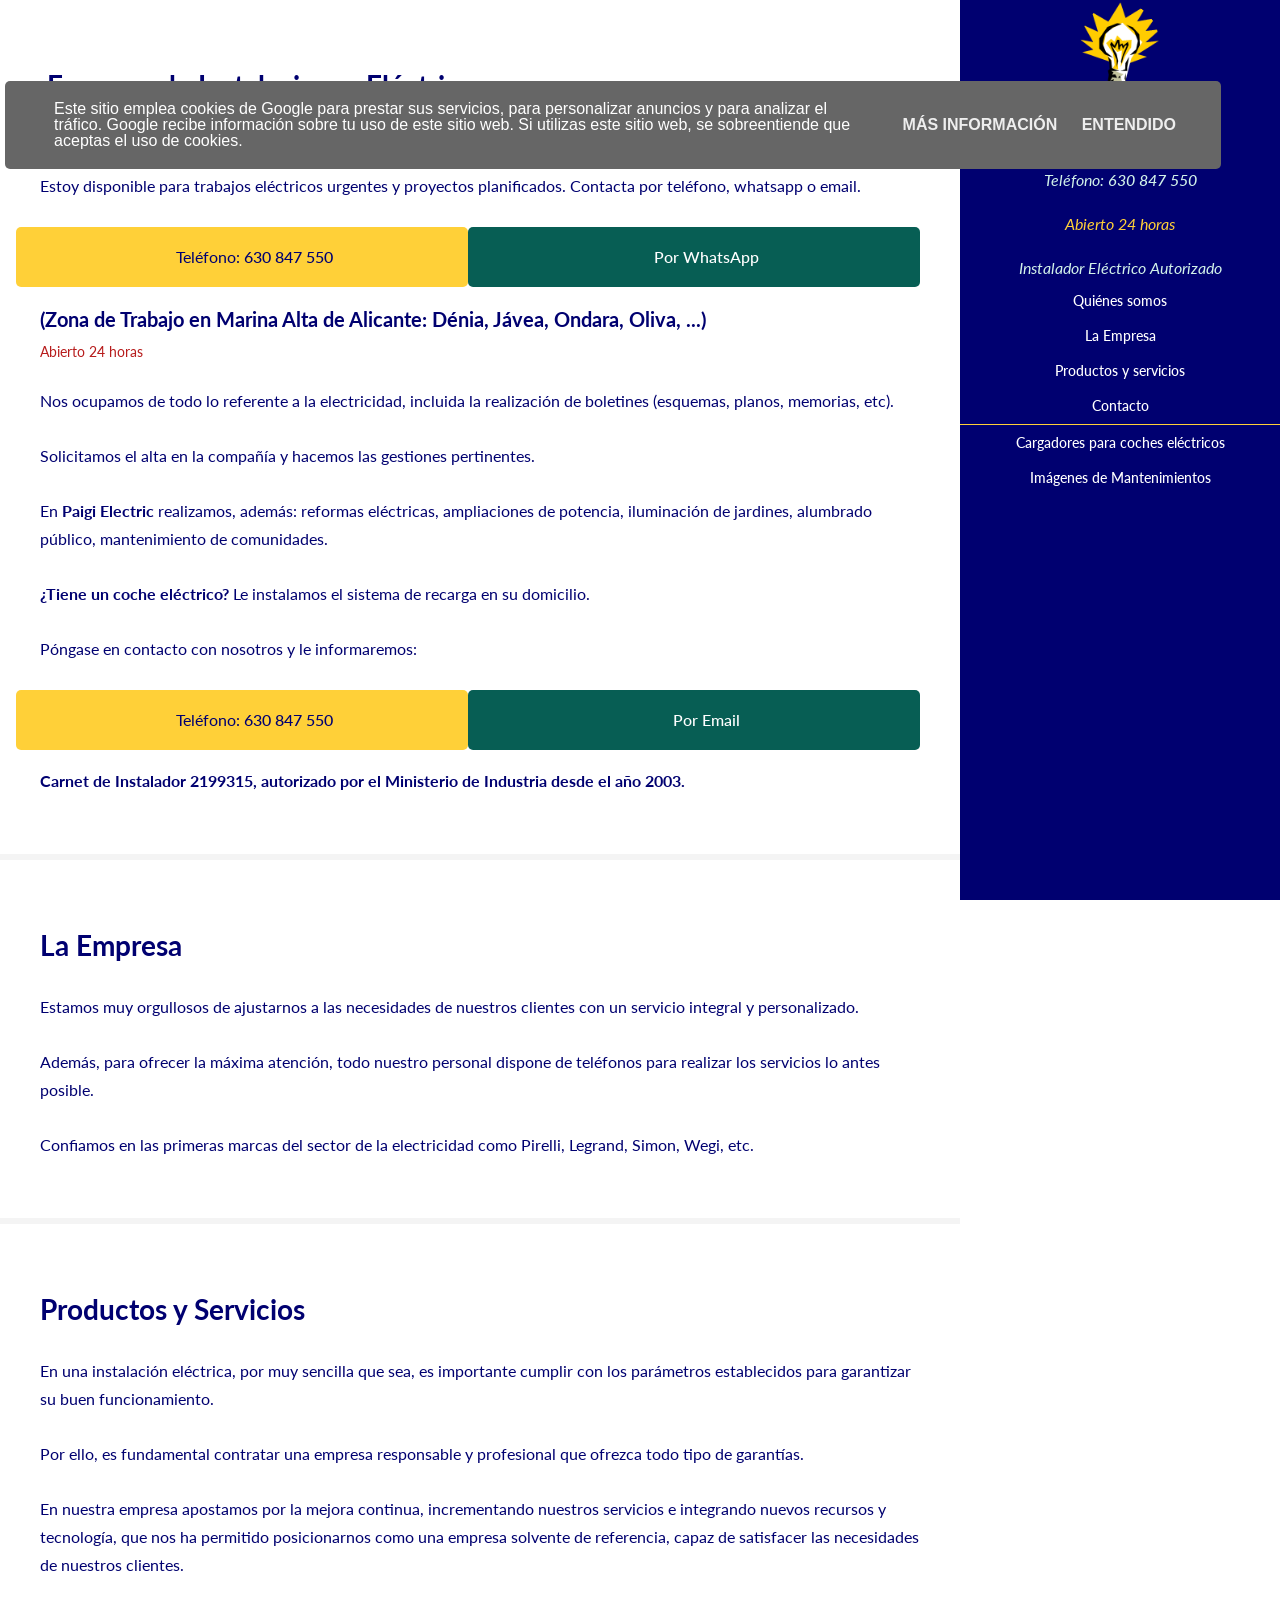
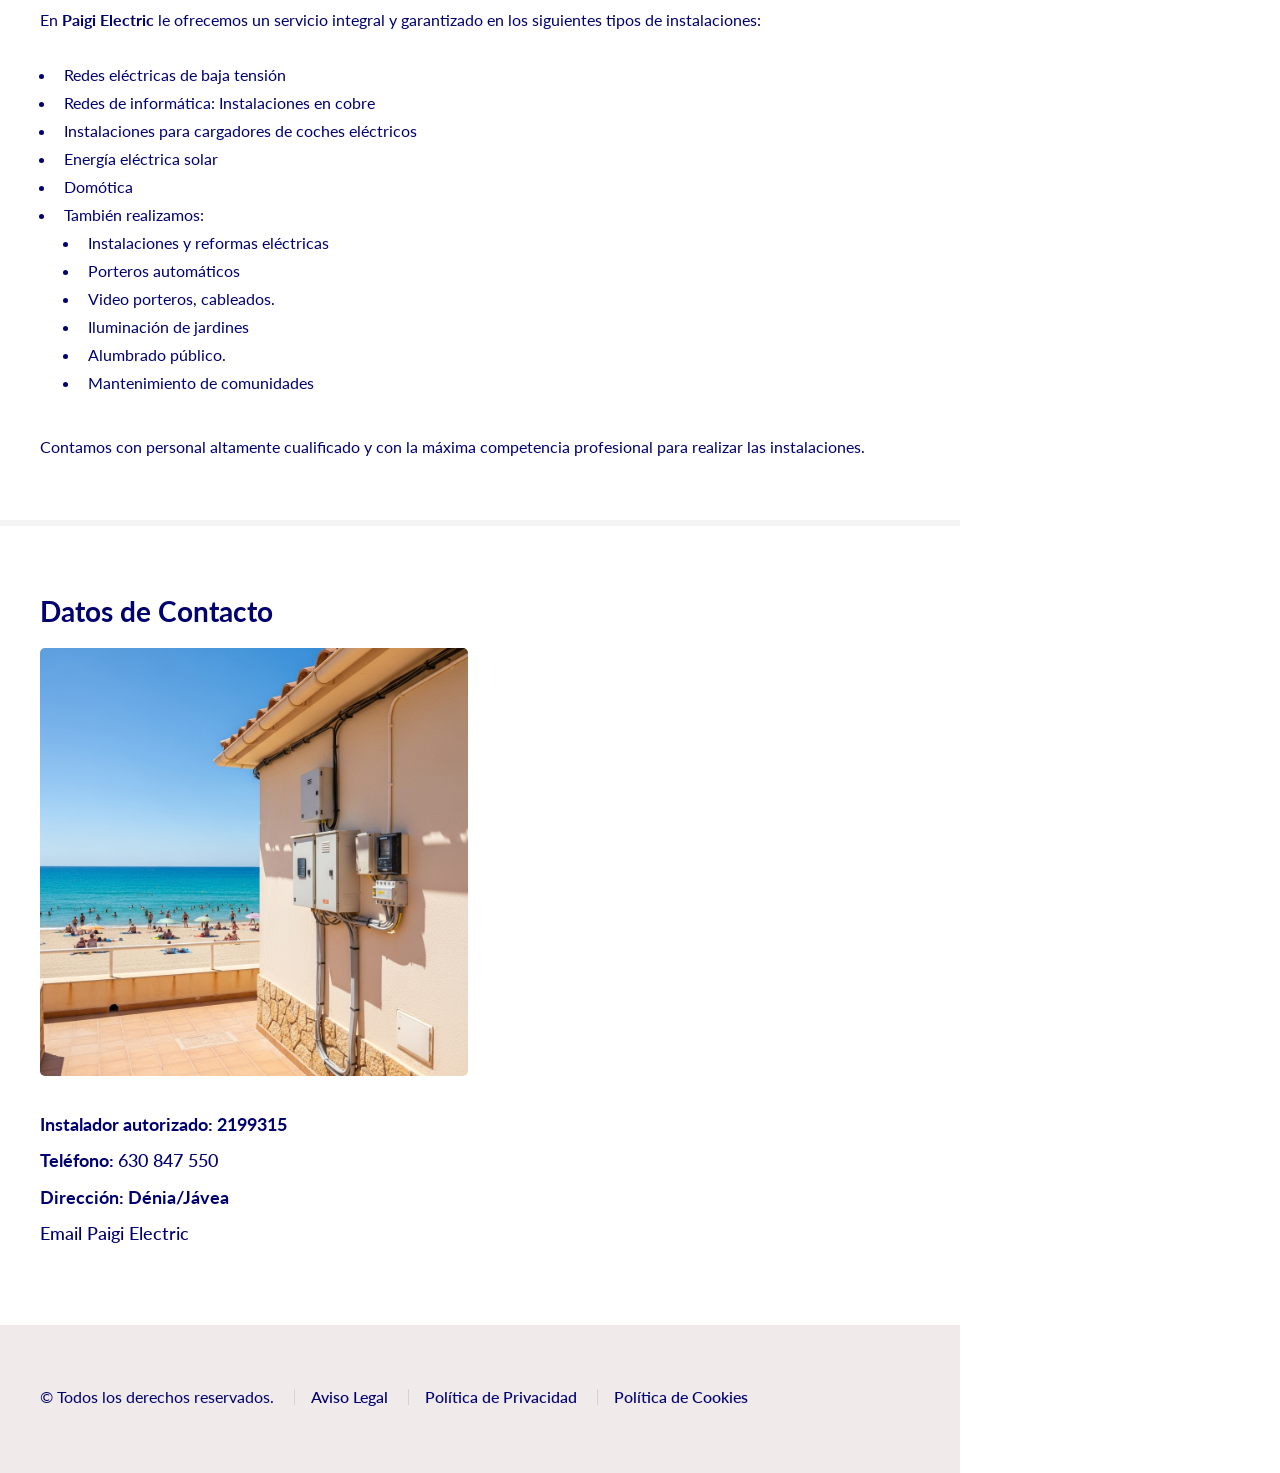
==== index.html @ 8abf25c9 "Imágenes generadas por IA Cambio imagen contacto" ====
<!DOCTYPE HTML>
<!--	Read Only by HTML5 UP	html5up.net | @n33co	Free for personal and commercial use under the CCA 3.0 license (html5up.net/license)-->
<html>	
<head>
	<!-- Google tag (gtag.js) -->
	 <!--
	<script async src="https://www.googletagmanager.com/gtag/js?id=G-XSMY69BLLJ"></script>
	<script>
	  window.dataLayer = window.dataLayer || [];
	  function gtag(){dataLayer.push(arguments);}
	  gtag('js', new Date());

	  gtag('config', 'G-XSMY69BLLJ');
	</script>
	-->

<!-- Google Tag Manager -->
<script>(function(w,d,s,l,i){w[l]=w[l]||[];w[l].push({'gtm.start':
	new Date().getTime(),event:'gtm.js'});var f=d.getElementsByTagName(s)[0],
	j=d.createElement(s),dl=l!='dataLayer'?'&l='+l:'';j.async=true;j.src=
	'https://www.googletagmanager.com/gtm.js?id='+i+dl;f.parentNode.insertBefore(j,f);
	})(window,document,'script','dataLayer','GTM-WM8959N');</script>
	<!-- End Google Tag Manager -->

	<title>Paigi Electric - Electricista en Dénia y Jávea | Instalaciones y Boletines</title>

	<link rel="apple-touch-icon" sizes="57x57" href="images/icons/apple-icon-57x57.png">
	<link rel="apple-touch-icon" sizes="60x60" href="images/icons/apple-icon-60x60.png">
	<link rel="apple-touch-icon" sizes="72x72" href="images/icons/apple-icon-72x72.png">
	<link rel="apple-touch-icon" sizes="76x76" href="images/icons/apple-icon-76x76.png">
	<link rel="apple-touch-icon" sizes="114x114" href="images/icons/apple-icon-114x114.png">
	<link rel="apple-touch-icon" sizes="120x120" href="images/icons/apple-icon-120x120.png">
	<link rel="apple-touch-icon" sizes="144x144" href="images/icons/apple-icon-144x144.png">
	<link rel="apple-touch-icon" sizes="152x152" href="images/icons/apple-icon-152x152.png">
	<link rel="apple-touch-icon" sizes="180x180" href="images/icons/apple-icon-180x180.png">
	<link rel="icon" type="image/png" sizes="192x192" href="images/icons/android-icon-192x192.png">
	<link rel="icon" type="image/png" sizes="32x32" href="images/icons/favicon-32x32.png">
	<link rel="icon" type="image/png" sizes="96x96" href="images/icons/favicon-96x96.png">
	<link rel="icon" type="image/png" sizes="16x16" href="images/icons/favicon-16x16.png">
	<link rel="manifest" href="images/icons/manifest.json">
	<meta name="msapplication-TileColor" content="#ffffff">
	<meta name="msapplication-TileImage" content="images/icons/ms-icon-144x144.png">
	<meta name="theme-color" content="#ffffff">

	<meta charset="utf-8" />		
	<meta name="viewport" content="width=device-width, initial-scale=1" />

	<meta itemprop="name" content="Paigi Electric - Electricistas en Dénia">
	<meta itemprop="description" content="Instalaciones eléctricas en Dénia, Jávea y Óndara. Electricista autorizado, boletines eléctricos, reformas, cargadores de coche eléctrico, instalaciones eléctricas, iluminación de jardines y más">
	<meta name="keywords" content="electricista Dénia, boletines eléctricos Dénia, instalación cargadores coche eléctrico Dénia, reformas eléctricas Jávea, mantenimiento comunidades eléctricas Dénia, iluminación de jardines, electricistas Alicante, instalaciones eléctricas Dénia">

	<meta property="og:title" content="Electricista en Dénia, Jávea y alrededores - Paigi Electric" />
	<meta property="og:description" content="Instalaciones eléctricas, reformas, cargadores para coches eléctricos. Teléfono 630 847 550." />
	<meta property="og:image" content="https://paigielectric.es/images/logo-paigi.png" />
	<meta property="og:url" content="https://paigielectric.es/" />
	<link rel="canonical" href="https://paigielectric.es/" />
	  
	
	<!--[if lte IE 8]><script src="assets/js/ie/html5shiv.js"></script><![endif]-->		
	<link rel="stylesheet" href="assets/css/main.css" />		
	<!--[if lte IE 8]><link rel="stylesheet" href="assets/css/ie8.css" /><![endif]-->
	
	<script type="text/javascript">		  function inicializar_mapa() {			var mapOptions = {			  center: new google.maps.LatLng(37.774807, -3.795573),			  zoom: 10,			  mapTypeId: google.maps.MapTypeId.ROADMAP			};			var map = new google.maps.Map(document.getElementById("mapa_div"),				mapOptions);		  }		
	</script>		
	<style type="text/css">			#mapa_div { height: 100% }		</style>			
		
		<script>
		setTimeout(function() {	
			var cookieConsent = localStorage.getItem('cookieConsent');
			if (cookieConsent === 'false' || cookieConsent === null) {
				showcookieConsent();
			}
		}, 100);
		function showcookieConsent() {
			var cookieChoiceElement = document.getElementById('cookieChoiceInfo');
			cookieChoiceElement.style.display = 'block';
		}
		function _removeCookieConsent() {
		  var cookieChoiceElement = document.getElementById('cookieChoiceInfo');
		  if (cookieChoiceElement != null) {
			cookieChoiceElement.parentNode.removeChild(cookieChoiceElement);
		  }
		  localStorage.setItem('cookieConsent', 'true');
		}
		</script>
	
	<script type="application/ld+json">
		{
			"@context": "https://schema.org",
			"@type": "LocalBusiness",
			"name": "Paigi Electric",
			"image": "http://paigielectric.es/images/logo-paigi.png",
			"address": {
			  "@type": "PostalAddress",
			  "addressLocality": "Dénia",
			  "addressRegion": "Alicante",
			  "addressCountry": "ES"
			  "postalCode": "03700"
			},
			"telephone": "+34 630 847 550",
			"areaServed": ["Dénia", "Jávea", "Ondara", "Oliva"],
			"url": "http://paigielectric.es",
			"description": "Electricista autorizado en Dénia, Jávea, Ondara y Oliva. Especialistas en instalaciones, reformas eléctricas y boletines.",
			"openingHours": "Mo-Su 00:00-23:59",
			"geo": {
			  "@type": "GeoCoordinates",
			  "latitude": 38.8400,
			  "longitude": 0.1057
			},
			"sameAs": [
			  "https://wa.me/34630847550",
			  "mailto:paigielectric@gmail.com"
			]  
		  }
		</script>	
	</head>	
	<body>
<!-- Google Tag Manager (noscript) -->
<noscript><iframe src="https://www.googletagmanager.com/ns.html?id=GTM-WM8959N"
	height="0" width="0" style="display:none;visibility:hidden"></iframe></noscript>
	<!-- End Google Tag Manager (noscript) -->
	
			<div id="cookieChoiceInfo" class="cookie-choices-info singleton-element">
				<div class="cookie-choices-inner">
					<span class="cookie-choices-text">Este sitio emplea cookies de Google para prestar sus servicios, para personalizar anuncios y para analizar el tráfico. 
					Google recibe información sobre tu uso de este sitio web. Si utilizas este sitio web, se sobreentiende que aceptas el uso de cookies.</span>
					<span class="cookie-choices-buttons">
						<a href="https://policies.google.com/technologies/cookies?hl=es" target="_blank" class="cookie-choices-button">Más información</a>
						<a href="javascript: _removeCookieConsent()" class="cookie-choices-button">Entendido</a>
					</span>
				</div>
			</div>	
	
	<!-- Header -->
	<section id="header">
		<header>
			<span class="image avatar">
				<a href="http://paigielectric.es/" title="Paigi Electric"><img src="images/logo-paigi.png" alt="Paigi Electric" title="Paigi Electric"/></a>
			</span>
			<h1 id="logo"><a href="http://paigielectric.es/" class="title" title="Paigi Electric">Paigi Electric</a></h1>
			<p>Teléfono: <a href="tel:630847550" title="Contacta por Teléfono con Paigi Electric">630 847 550</a></p>
			<p><span class="warning">Abierto 24 horas</span></p>
			<span class="icon solid fa-plug"></span>
			<p>Instalador Eléctrico Autorizado</p>
		</header>				
		<nav id="nav">					
			<ul>						
				<li><a href="#quienessomos" title="Quienes somos">Quiénes somos</a></li>
				<li><a href="#laempresa" title="La Empresa">La Empresa</a></li>
				<li><a href="#productos" title="Productos y servicios">Productos y servicios</a></li>
				<li><a href="#contacto" title="Contacto">Contacto</a></li>
				<li class="border-top"><a href="http://paigielectric.es/cargadores.html" title="Cargadores para coches eléctricos">Cargadores para coches eléctricos</a></li>
				<li><a href="http://paigielectric.es/imagenes.html" title="Imágenes de Mantenimientos">Imágenes de Mantenimientos</a></li>

			</ul>				
		</nav>
	</section>		
	<!-- Wrapper -->			
	<div id="wrapper">				
		<!-- Main -->					
		<div id="main">						
			<!-- One -->
			<section id="quienessomos">
				<div class="container">
					<header class="major">

<h3><span class="icon solid fa-plug"></span>&nbsp;Empresa de Instalaciones Eléctricas</h3>

<p style="font-weight: bold;">SOLICITE PRESUPUESTO SIN COMPROMISO:</p>
<p>Estoy disponible para trabajos eléctricos urgentes y proyectos planificados. Contacta por teléfono, whatsapp o email.</p>
<div class="row" style="margin-bottom: 1rem;">
	<div class="w-50 box-telefono">
		<span class="telefono">Teléfono:&nbsp;<a href="tel:630847550" title="Contacta por Teléfono con Paigi Electric">630 847 550</a></span>
	</div>
	<div class="w-50 box-whatsapp">
		<span class="whatsapp"><a href="https://wa.me/34630847550" target="_blank" title="Contacta por WhatsApp con Paigi Electric">Por WhatsApp</a></span>
	</div>
</div>
<h4>(Zona de Trabajo en Marina Alta de Alicante: Dénia, Jávea, Ondara, Oliva, ...)</h4>
<p><span style="color: #B71C1C;">Abierto 24 horas</span></p>

<p>Nos ocupamos de todo lo referente a la electricidad, incluida la realización de boletines (esquemas, planos, memorias, etc).</p>
<p>Solicitamos el alta en la compañía y hacemos las gestiones pertinentes.</p>
<p>En <strong>Paigi Electric</strong> realizamos, además: reformas eléctricas, ampliaciones de potencia, iluminación  de jardines, alumbrado público, mantenimiento de comunidades.</p>

<p><strong>¿Tiene un coche eléctrico?</strong> Le instalamos el sistema de recarga en su domicilio.</p>
<p>Póngase en contacto con nosotros y le informaremos:</br>

<div class="row" style="margin-bottom: 1rem;">
	<div class="w-50 box-telefono">
		<span class="telefono">Teléfono:&nbsp;<a href="tel:630847550" title="Contacta por Teléfono con Paigi Electric">630 847 550</a></span>
	</div>
	<div class="w-50 box-whatsapp">
		<span class="whatsapp"><a href="mailto:paigielectric@gmail.com" title="Contacta por Email con Paigi Electric" target="_blank">Por Email</a></span>
	</div>
</div>

<p><strong>Carnet de Instalador 2199315, autorizado por el Ministerio de Industria desde el año 2003.</strong></p>
						
						<div id="mapa_div" style="width:100%; height:100%"></div>
					</header>								
				</div>							
			</section>
			<!-- Three --> <!-- La Empresa-->
			<section id="laempresa">								
				<div class="container">	
					<h3>La Empresa</h3>
					<header class="major">										
						<p>
<p>Estamos muy orgullosos de ajustarnos a las necesidades de nuestros clientes con un servicio integral y personalizado.</p>
<p>Además, para ofrecer la máxima atención, todo nuestro personal dispone de teléfonos para realizar los servicios lo antes posible.</p>
<p>Confiamos en las primeras marcas del sector de la electricidad como Pirelli, Legrand, Simon, Wegi, etc.</p>
						</p>
					</header>								
				</div>							
			</section>
			<!-- Four --> <!-- Productos y servicios -->
			<section id="productos">
				<div class="container">
					<h3>Productos y Servicios</h3>				
					<header class="major">										
						<p>
<p>En una instalación eléctrica, por muy sencilla que sea, es importante cumplir con los parámetros establecidos para garantizar su buen funcionamiento.</p>
<p>Por ello, es fundamental contratar una empresa responsable y profesional que ofrezca todo tipo de garantías.</p>
<p>En nuestra empresa apostamos por la mejora continua, incrementando nuestros servicios e integrando nuevos recursos y tecnología, que nos ha permitido posicionarnos como una empresa solvente de referencia, 
capaz de satisfacer las necesidades de nuestros clientes.</p>
<p>En <strong>Paigi Electric</strong> le ofrecemos un servicio integral y garantizado en los siguientes tipos de instalaciones:</p>
<ul>
	<li>Redes eléctricas de baja tensión</li>
	<li>Redes de informática: Instalaciones en cobre</li>
	<li>Instalaciones para cargadores de coches eléctricos</li>
	<li>Energía eléctrica solar</li>
	<li>Domótica</li>
	<li>También realizamos:
		<ul>
			<li>Instalaciones y reformas eléctricas</li>
			<li>Porteros automáticos</li>
			<li>Video porteros, cableados.</li>
			<li>Iluminación de jardines</li>
			<li>Alumbrado público.</li>
			<li>Mantenimiento de comunidades</li>
		</ul>
	</li>
</ul>

<p>Contamos con personal altamente cualificado y con la máxima competencia profesional para realizar las instalaciones.</p>
					</header>								
				</div>							
			</section>			
			<!-- Six -->
			<section id="contacto">
				<div class="container">
					<h3>Datos de Contacto</h3>
					<div class="features">
						<article>
							<span class="image"><img class="w-50" src="images/gen-03.jpg" Title="Paigi Electric" alt="Paigi Electric" /></span>
							<div class="inner">
								<p>
									<h2>Instalador autorizado: 2199315</h2>
									<h2>Teléfono: <a href="tel:630847550">630 847 550</a></h2>
									<h2>Dirección: Dénia/Jávea</h2>
									<h2><a href="mailto:paigielectric@gmail.com" title="Email Paigi Electric" target="_blank">Email Paigi Electric</a></h2>
								</p>
							</div>
						</article>
					</div>
				</div>
			</section>
		</div>
		<!-- Footer -->
		<section id="footer">
			<div class="container">
				<ul class="copyright">
					<li>&copy; Todos los derechos reservados.</li>
					<li><a href="http://paigielectric.es/assets/docs/20200320_CLU11_AVISO_LEGAL.pdf" target="_blank" title="Aviso Legal">Aviso Legal</a></li>
					<li><a href="http://paigielectric.es/assets/docs/20200320_CLU15_POLITICA_DE_PRIVACIDAD.pdf" target="_blank" title="Pol&iacute;tica de Privacidad">Pol&iacute;tica de Privacidad</a></li>
					<li><a href="http://paigielectric.es/assets/docs/20200320_POLÍTICA_DE_COOKIES.pdf" target="_blank" title="Pol&iacute;tica de Cookies">Pol&iacute;tica de Cookies</a></li>
				</ul>
			</div>
		</section>
	</div>
	<!-- Scripts -->
	<script src="assets/js/jquery.min.js"></script>
	<script src="assets/js/jquery.scrollzer.min.js"></script>
	<script src="assets/js/jquery.scrolly.min.js"></script>
	<script src="assets/js/skel.min.js"></script>
	<script src="assets/js/util.js"></script>
	<!--[if lte IE 8]><script src="assets/js/ie/respond.min.js"></script><![endif]-->
	<script src="assets/js/main.js"></script>	
	
	</body>
</html>
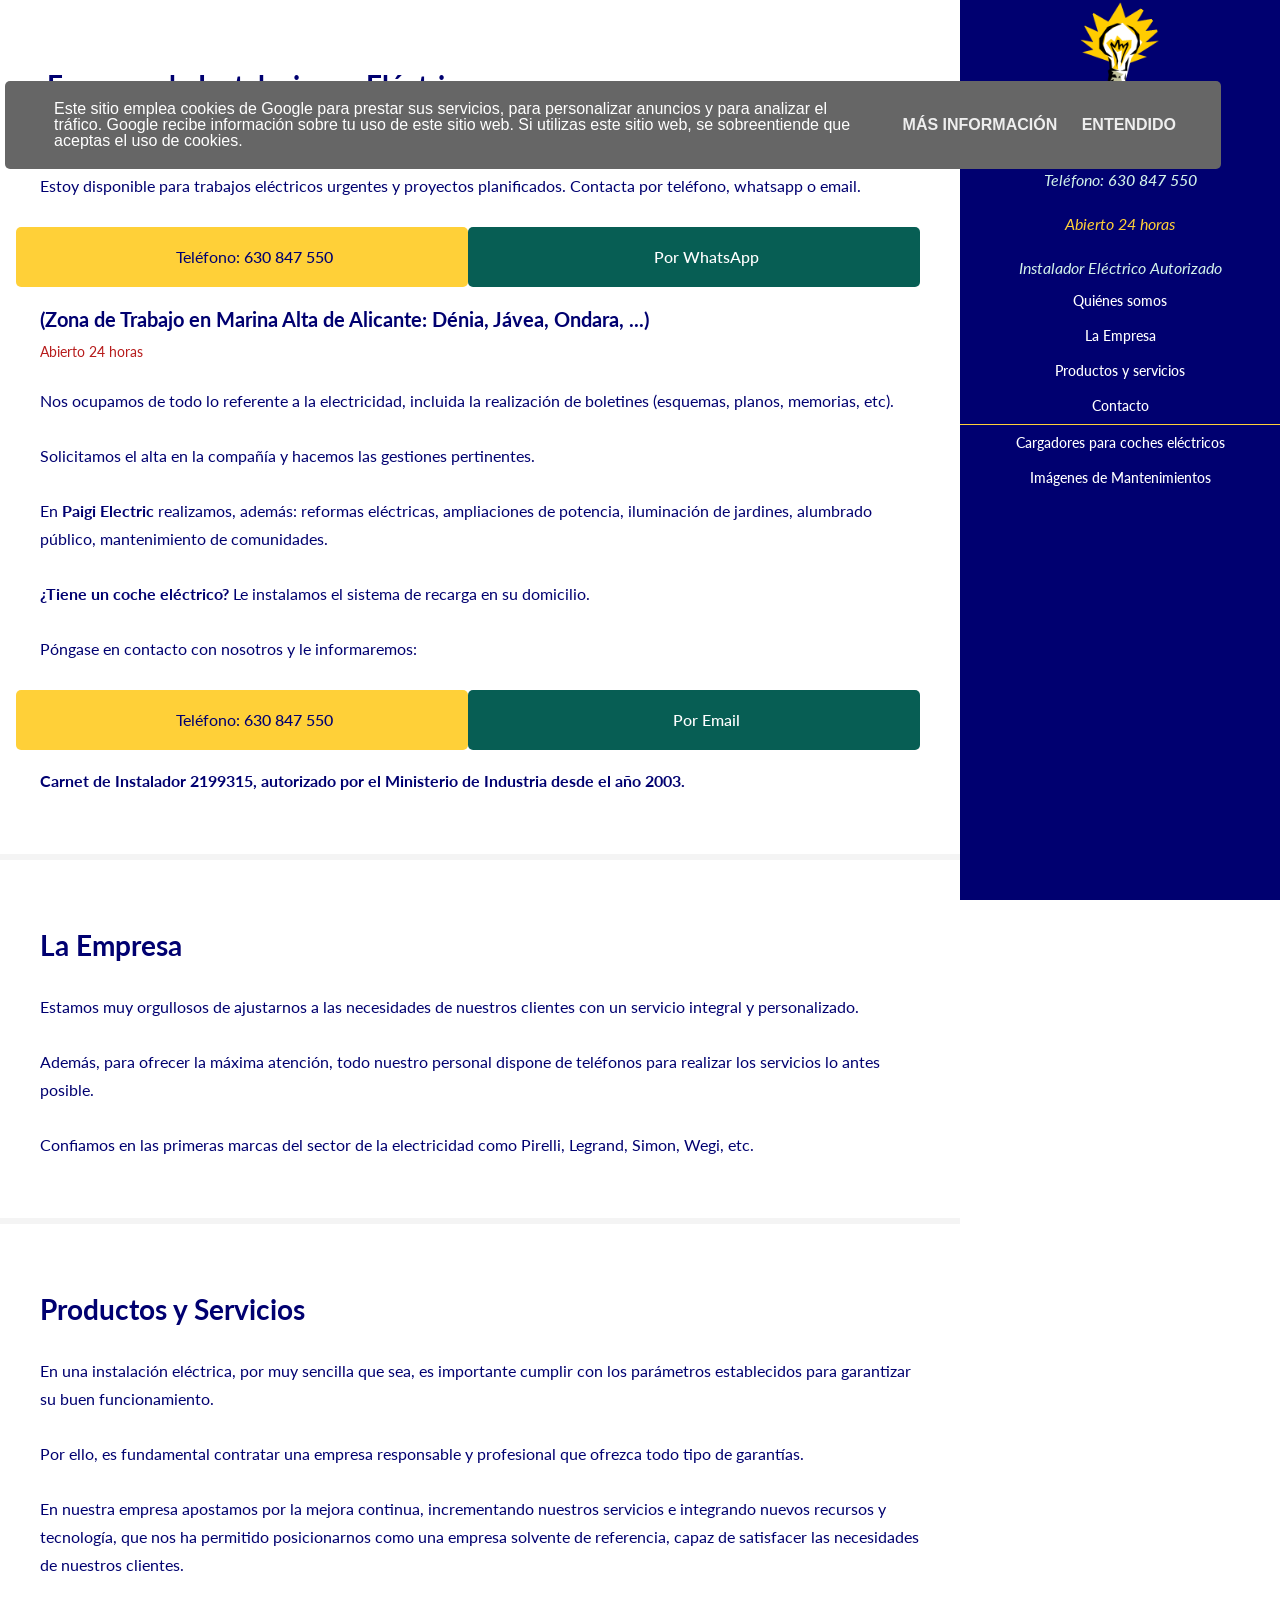
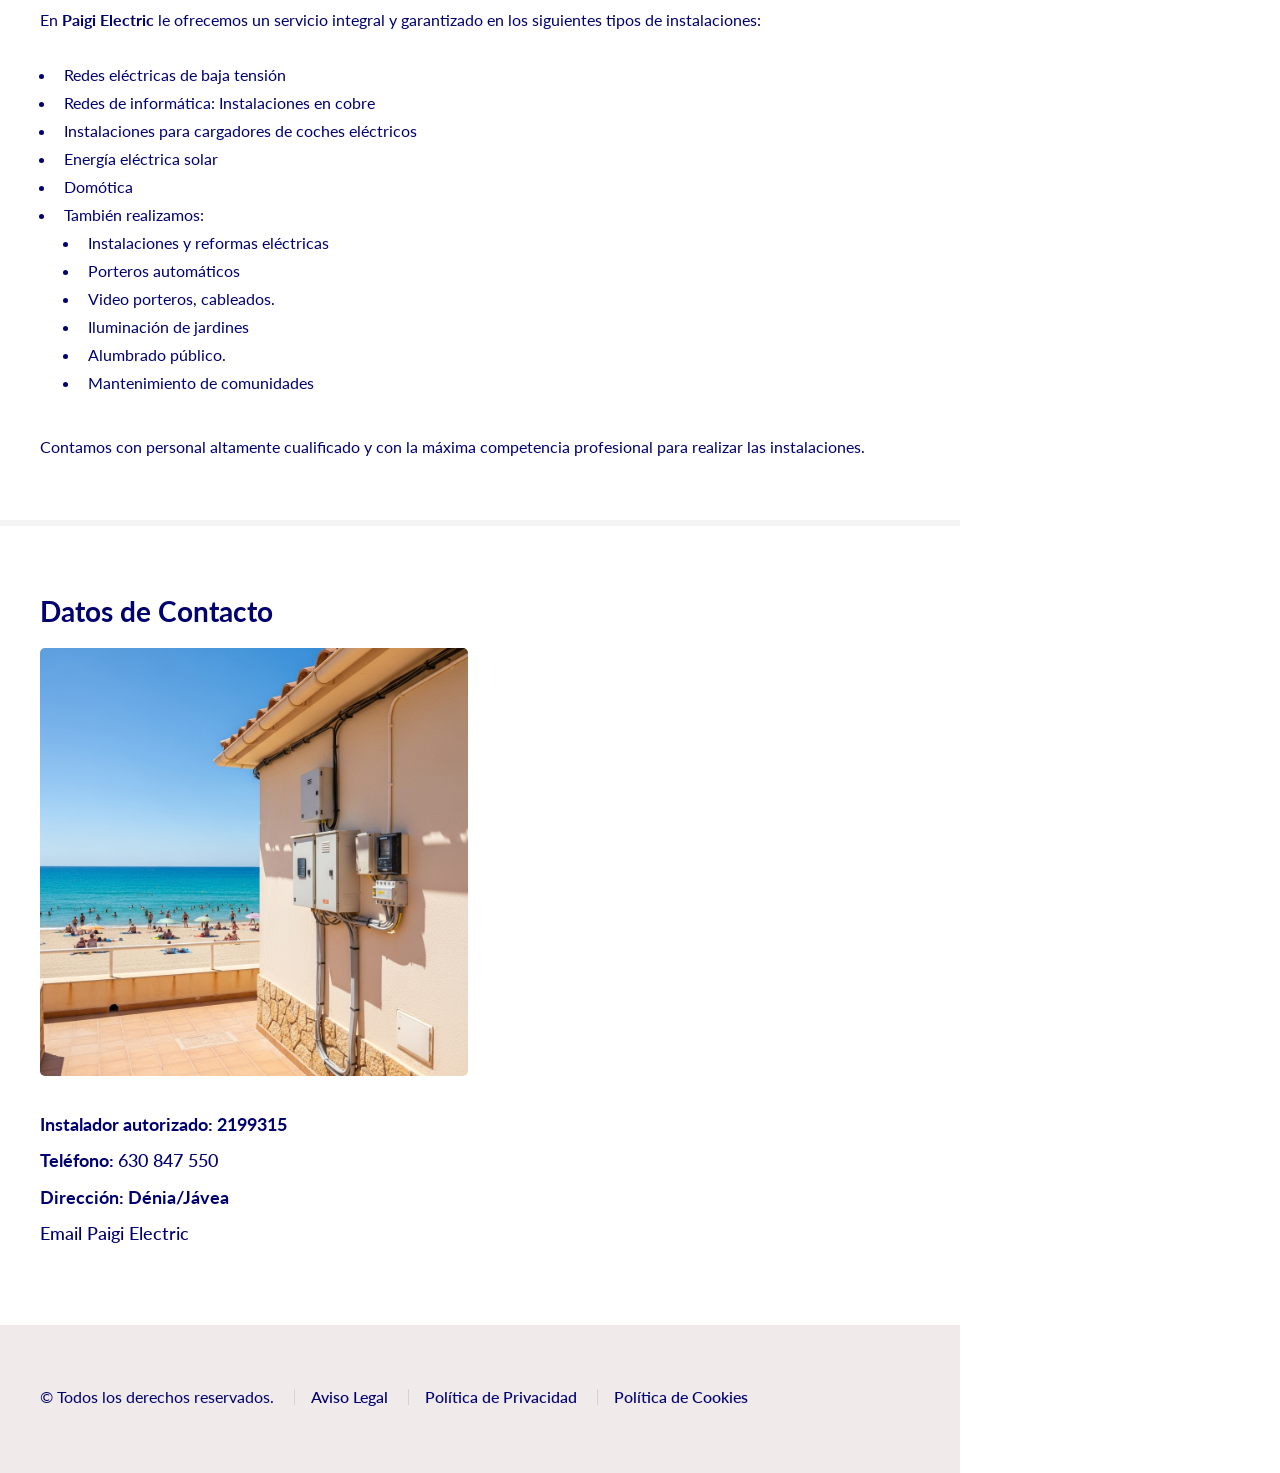
==== commit 15a806e6: "Eliminar Ondara Eliminar Ondara" ====
--- a/index.html
+++ b/index.html
@@ -98,9 +98,9 @@
 			  "postalCode": "03700"
 			},
 			"telephone": "+34 630 847 550",
-			"areaServed": ["Dénia", "Jávea", "Ondara", "Oliva"],
+			"areaServed": ["Dénia", "Jávea", "Ondara"],
 			"url": "http://paigielectric.es",
-			"description": "Electricista autorizado en Dénia, Jávea, Ondara y Oliva. Especialistas en instalaciones, reformas eléctricas y boletines.",
+			"description": "Electricista autorizado en Dénia, Jávea, Ondara, .... Especialistas en instalaciones, reformas eléctricas y boletines.",
 			"openingHours": "Mo-Su 00:00-23:59",
 			"geo": {
 			  "@type": "GeoCoordinates",
@@ -176,7 +176,7 @@
 		<span class="whatsapp"><a href="https://wa.me/34630847550" target="_blank" title="Contacta por WhatsApp con Paigi Electric">Por WhatsApp</a></span>
 	</div>
 </div>
-<h4>(Zona de Trabajo en Marina Alta de Alicante: Dénia, Jávea, Ondara, Oliva, ...)</h4>
+<h4>(Zona de Trabajo en Marina Alta de Alicante: Dénia, Jávea, Ondara, ...)</h4>
 <p><span style="color: #B71C1C;">Abierto 24 horas</span></p>
 
 <p>Nos ocupamos de todo lo referente a la electricidad, incluida la realización de boletines (esquemas, planos, memorias, etc).</p>
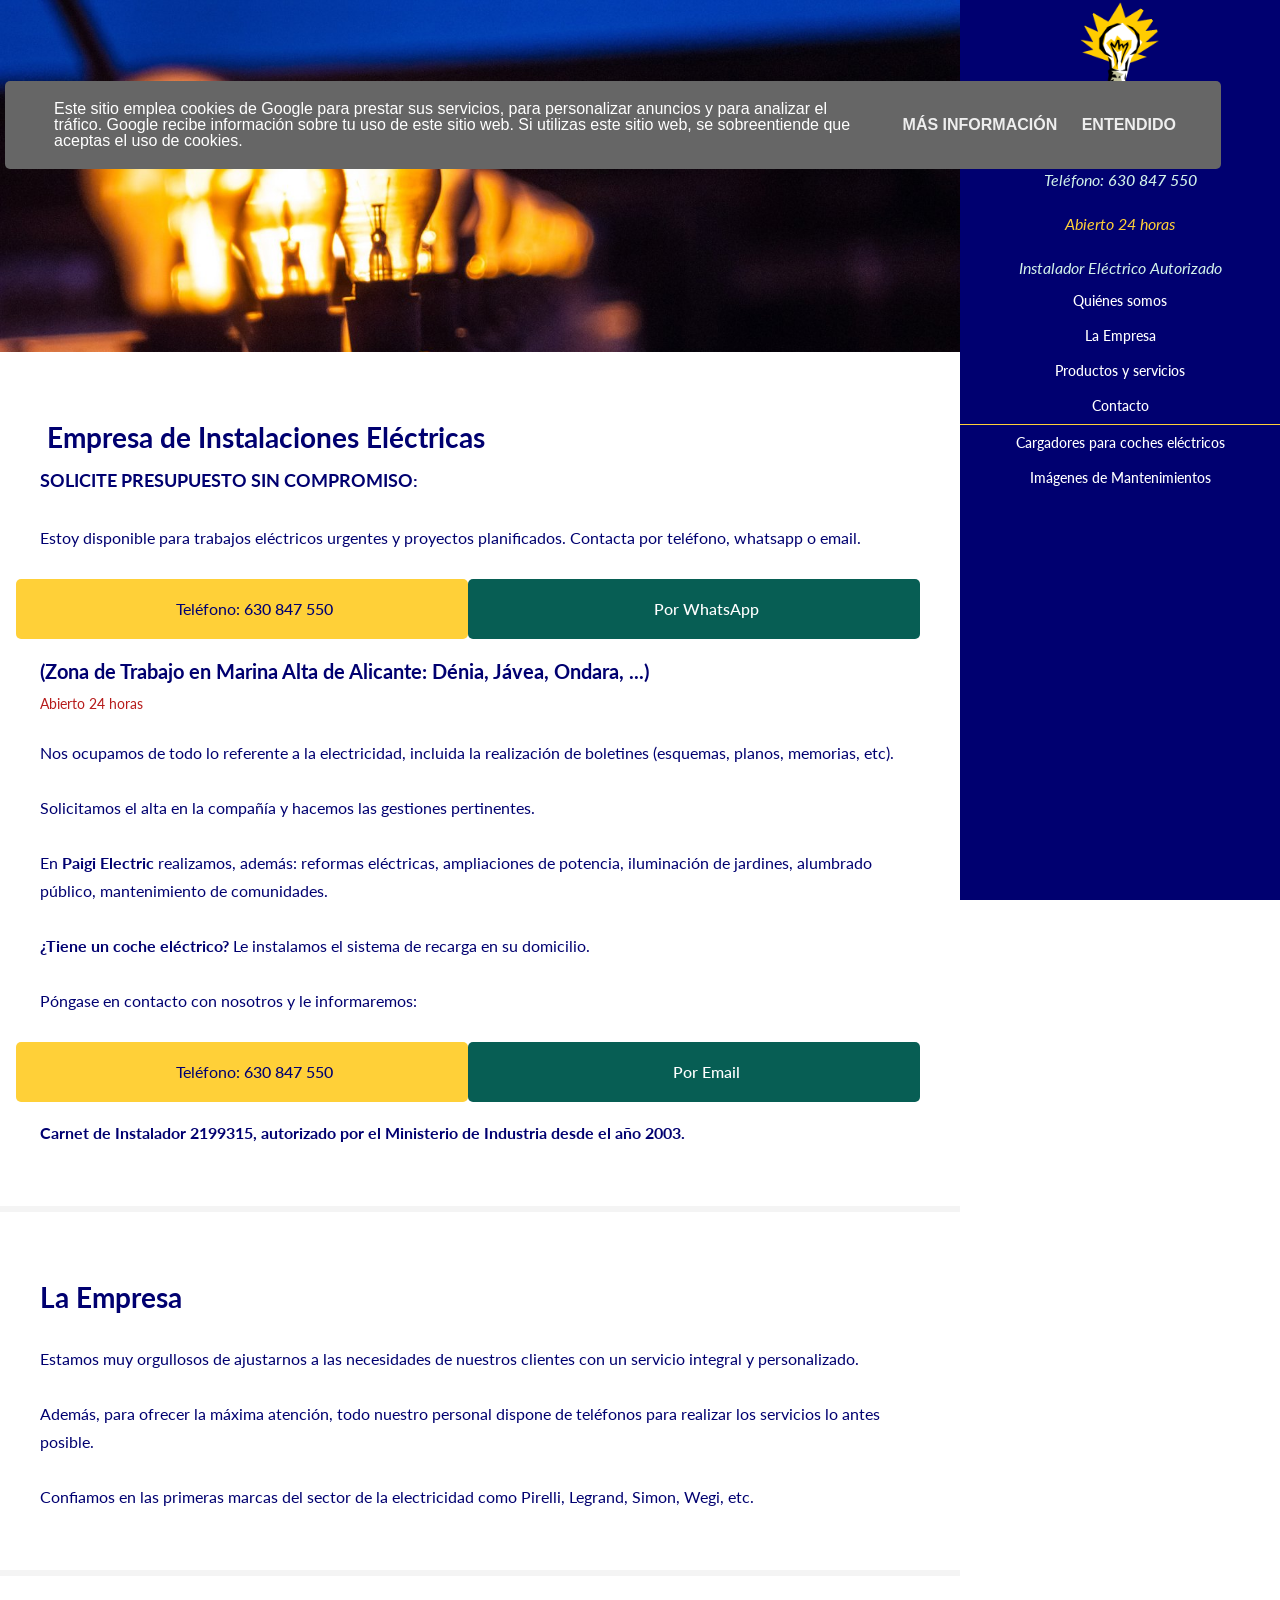
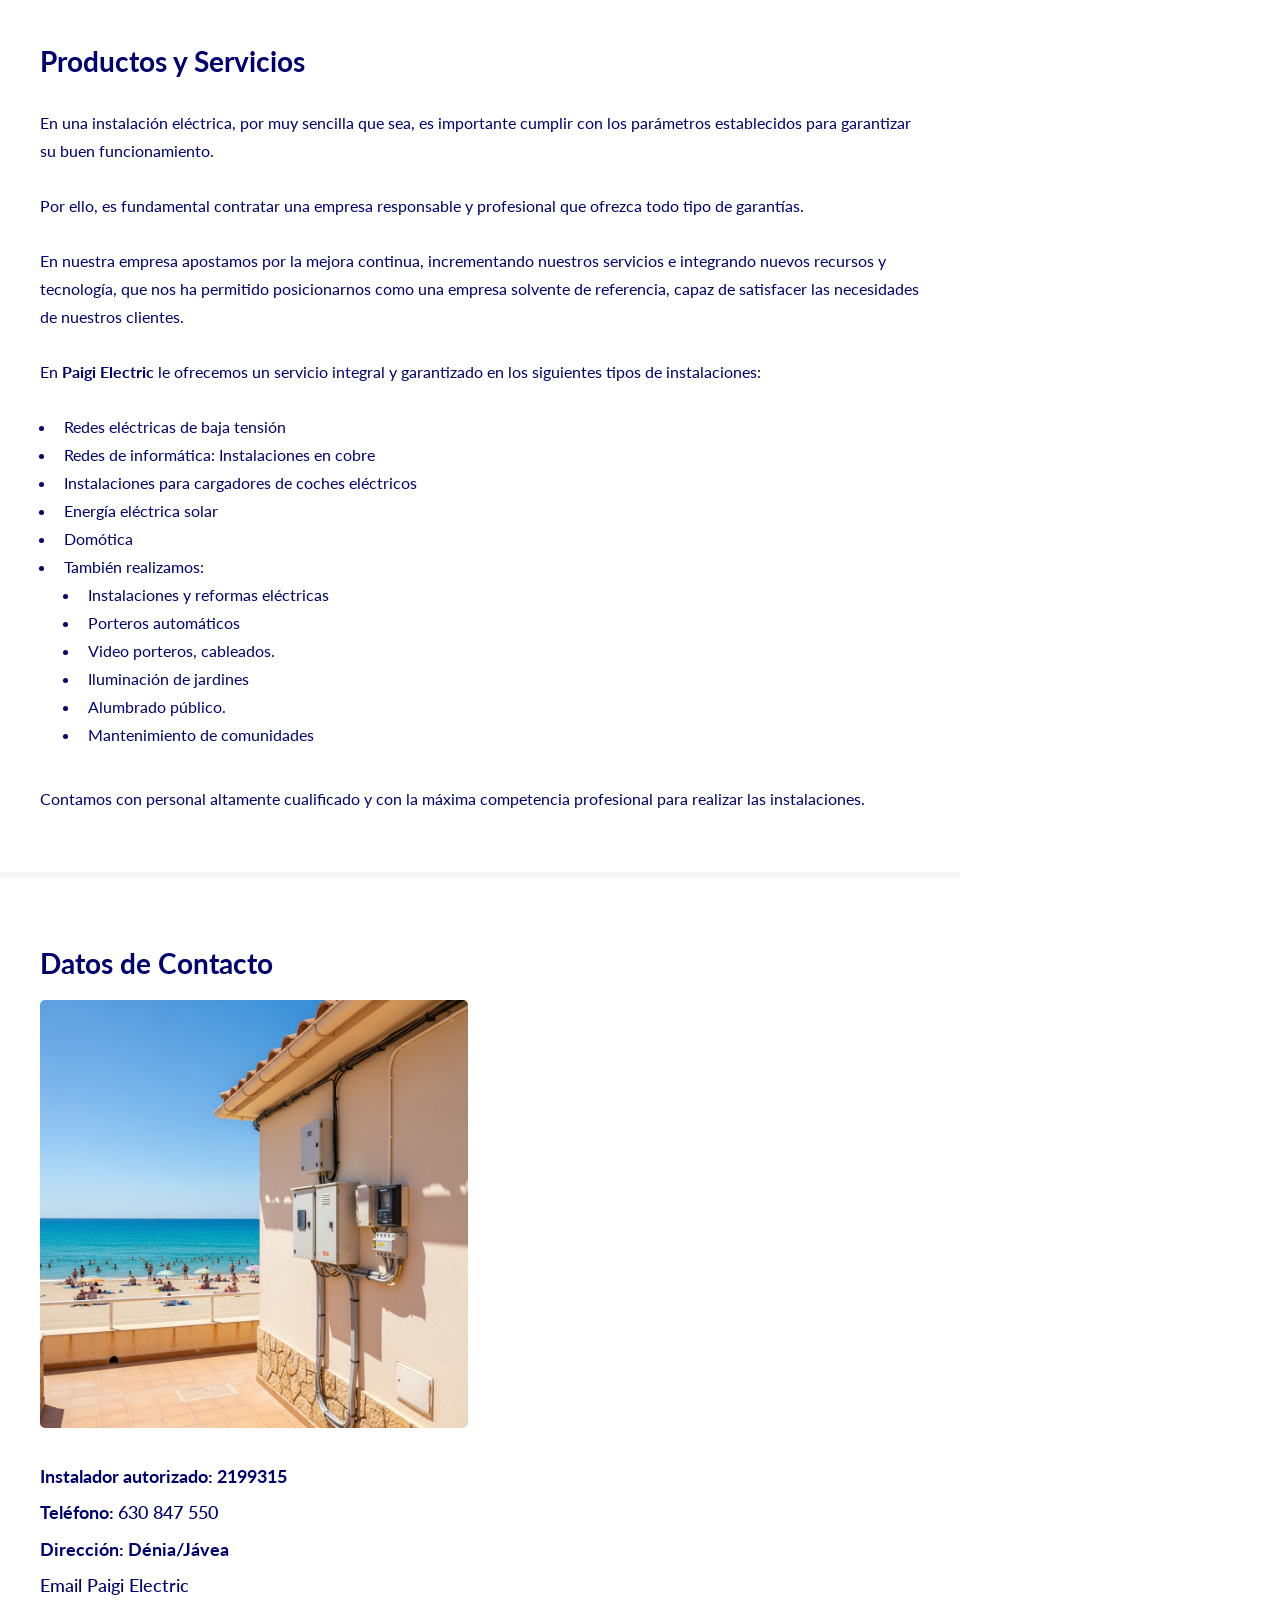
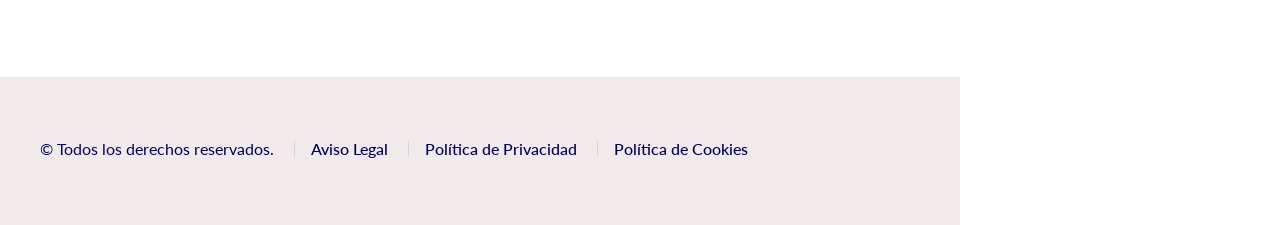
==== commit 586c4a23: "Corrección estilos menú Corrección estilos menú" ====
--- a/index.html
+++ b/index.html
@@ -159,7 +159,7 @@
 	<div id="wrapper">				
 		<!-- Main -->					
 		<div id="main">						
-			<!-- One -->
+			<!-- quienessomos -->
 			<section id="quienessomos">
 				<div class="container">
 					<header class="major">
@@ -201,7 +201,7 @@
 					</header>								
 				</div>							
 			</section>
-			<!-- Three --> <!-- La Empresa-->
+			<!-- La Empresa-->
 			<section id="laempresa">								
 				<div class="container">	
 					<h3>La Empresa</h3>
@@ -214,7 +214,7 @@
 					</header>								
 				</div>							
 			</section>
-			<!-- Four --> <!-- Productos y servicios -->
+			<!-- Productos y servicios -->
 			<section id="productos">
 				<div class="container">
 					<h3>Productos y Servicios</h3>				
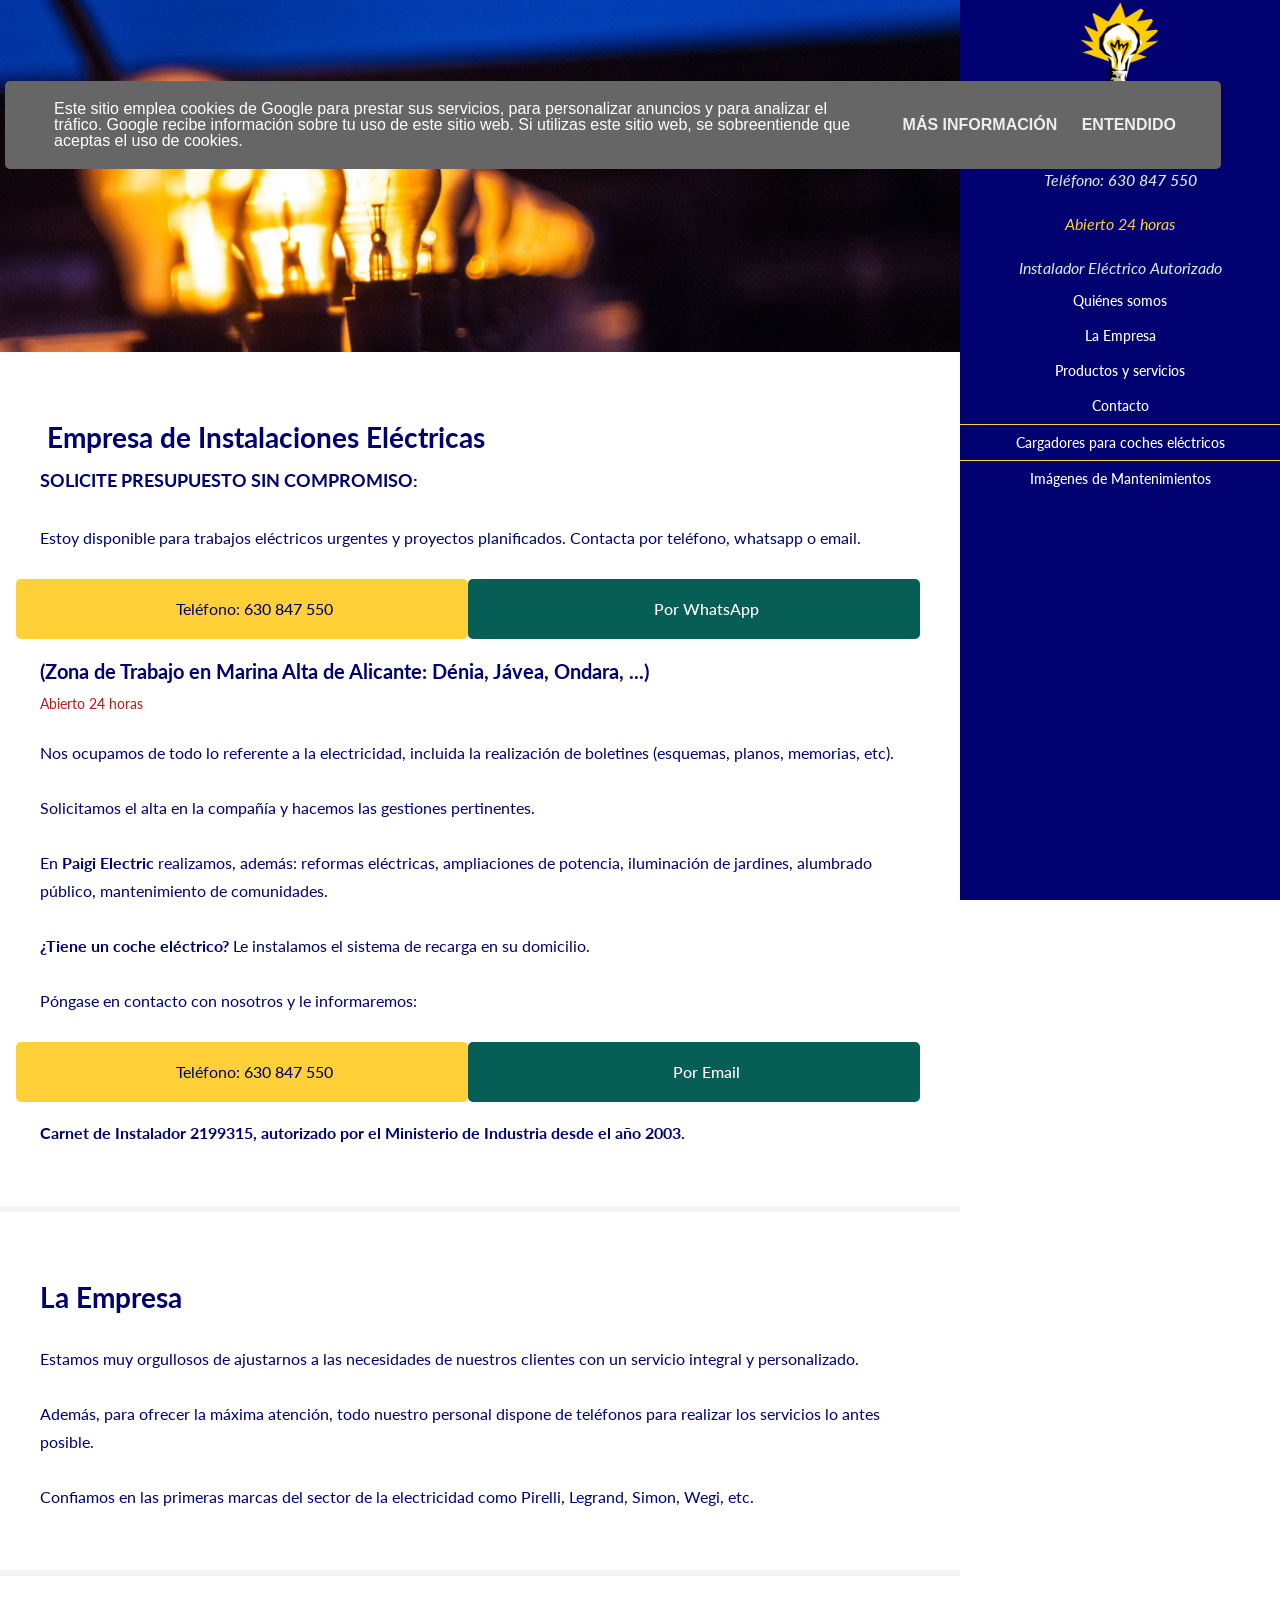
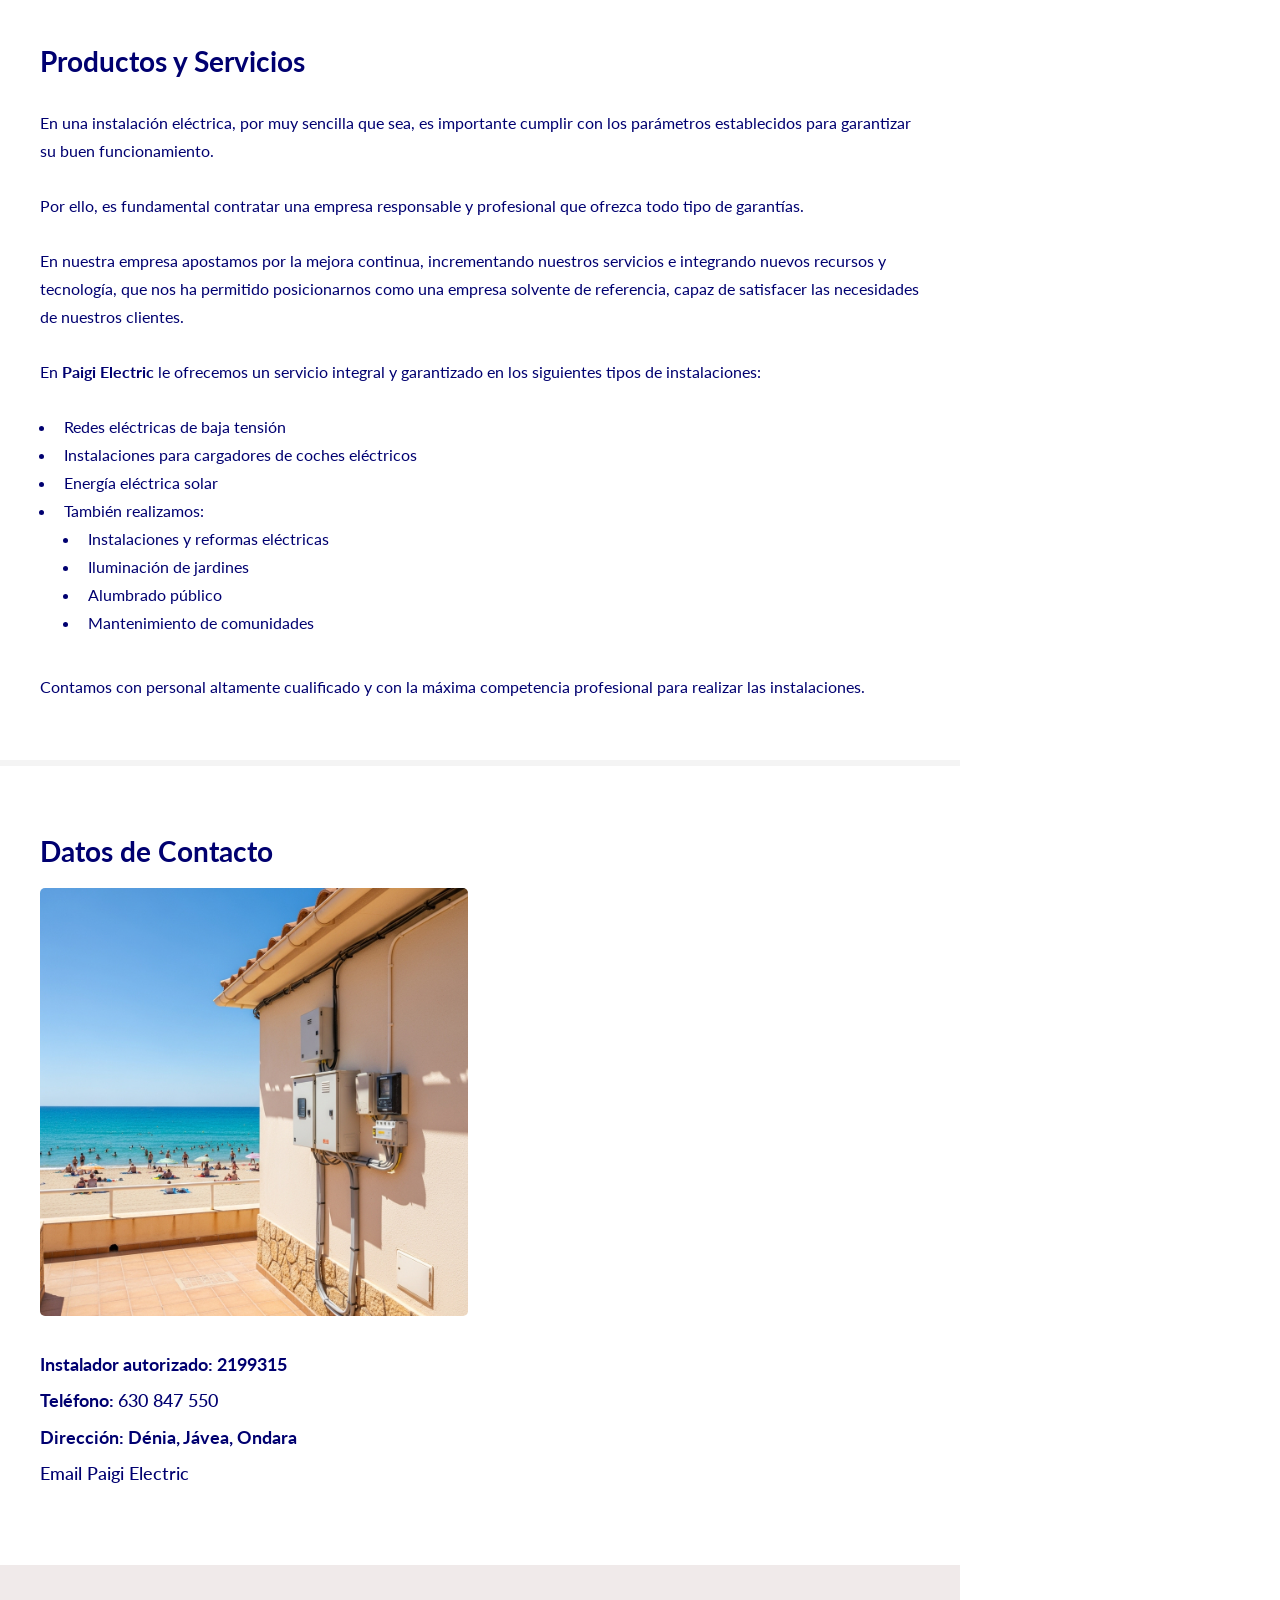
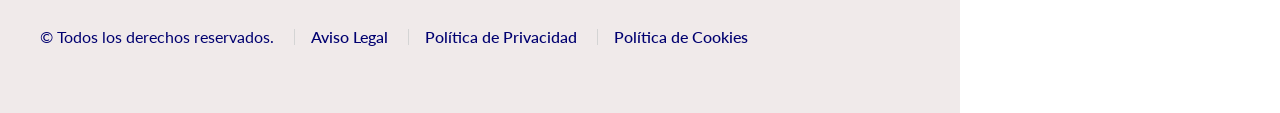
==== commit 32e55962: "tabla de cargadores se eliminan los enlaces a las páginas de cargadores antiguos. se incluye nueva t" ====
--- a/index.html
+++ b/index.html
@@ -129,7 +129,7 @@
 						<a href="javascript: _removeCookieConsent()" class="cookie-choices-button">Entendido</a>
 					</span>
 				</div>
-			</div>	
+			</div>
 	
 	<!-- Header -->
 	<section id="header">
@@ -150,7 +150,7 @@
 				<li><a href="#productos" title="Productos y servicios">Productos y servicios</a></li>
 				<li><a href="#contacto" title="Contacto">Contacto</a></li>
 				<li class="border-top"><a href="http://paigielectric.es/cargadores.html" title="Cargadores para coches eléctricos">Cargadores para coches eléctricos</a></li>
-				<li><a href="http://paigielectric.es/imagenes.html" title="Imágenes de Mantenimientos">Imágenes de Mantenimientos</a></li>
+				<li class="border-top"><a href="http://paigielectric.es/imagenes.html" title="Imágenes de Mantenimientos">Imágenes de Mantenimientos</a></li>
 
 			</ul>				
 		</nav>
@@ -227,17 +227,13 @@
 <p>En <strong>Paigi Electric</strong> le ofrecemos un servicio integral y garantizado en los siguientes tipos de instalaciones:</p>
 <ul>
 	<li>Redes eléctricas de baja tensión</li>
-	<li>Redes de informática: Instalaciones en cobre</li>
 	<li>Instalaciones para cargadores de coches eléctricos</li>
 	<li>Energía eléctrica solar</li>
-	<li>Domótica</li>
 	<li>También realizamos:
 		<ul>
 			<li>Instalaciones y reformas eléctricas</li>
-			<li>Porteros automáticos</li>
-			<li>Video porteros, cableados.</li>
 			<li>Iluminación de jardines</li>
-			<li>Alumbrado público.</li>
+			<li>Alumbrado público</li>
 			<li>Mantenimiento de comunidades</li>
 		</ul>
 	</li>
@@ -258,7 +254,7 @@
 								<p>
 									<h2>Instalador autorizado: 2199315</h2>
 									<h2>Teléfono: <a href="tel:630847550">630 847 550</a></h2>
-									<h2>Dirección: Dénia/Jávea</h2>
+									<h2>Dirección: Dénia, Jávea, Ondara</h2>
 									<h2><a href="mailto:paigielectric@gmail.com" title="Email Paigi Electric" target="_blank">Email Paigi Electric</a></h2>
 								</p>
 							</div>
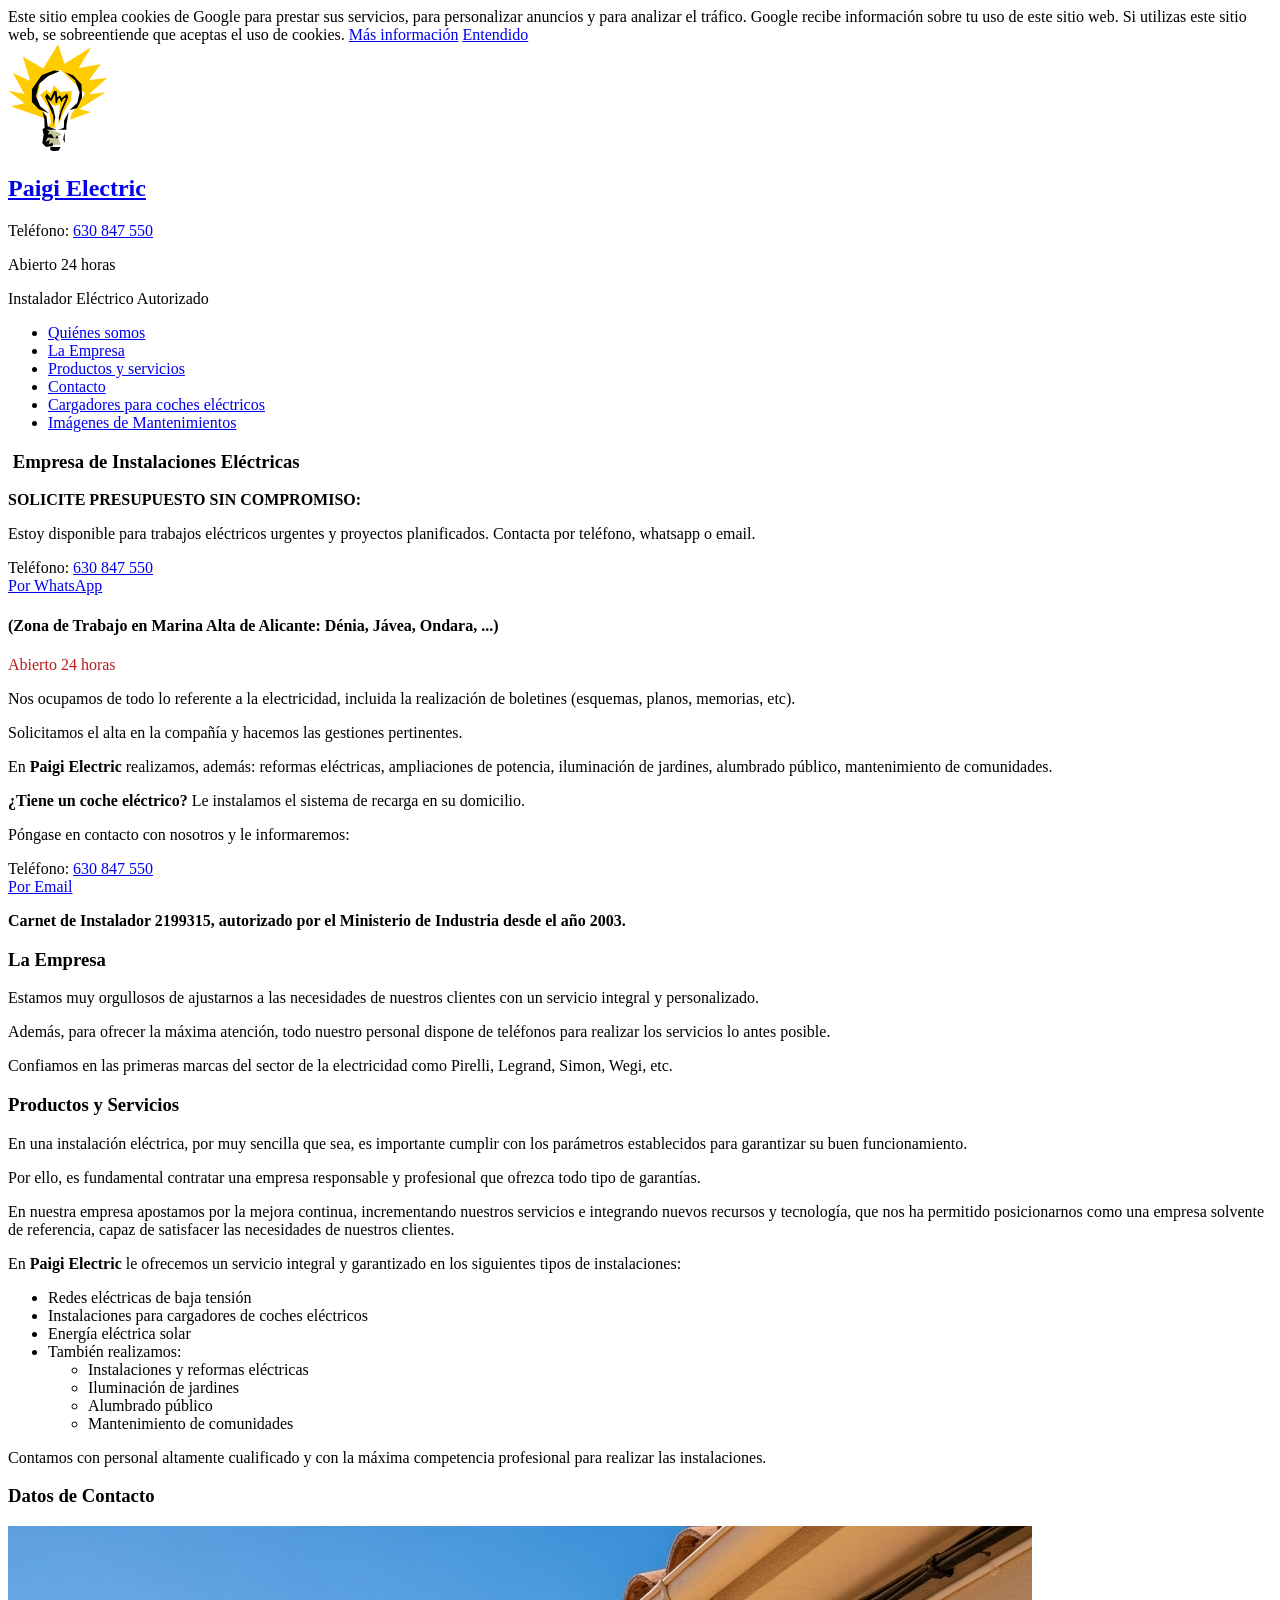
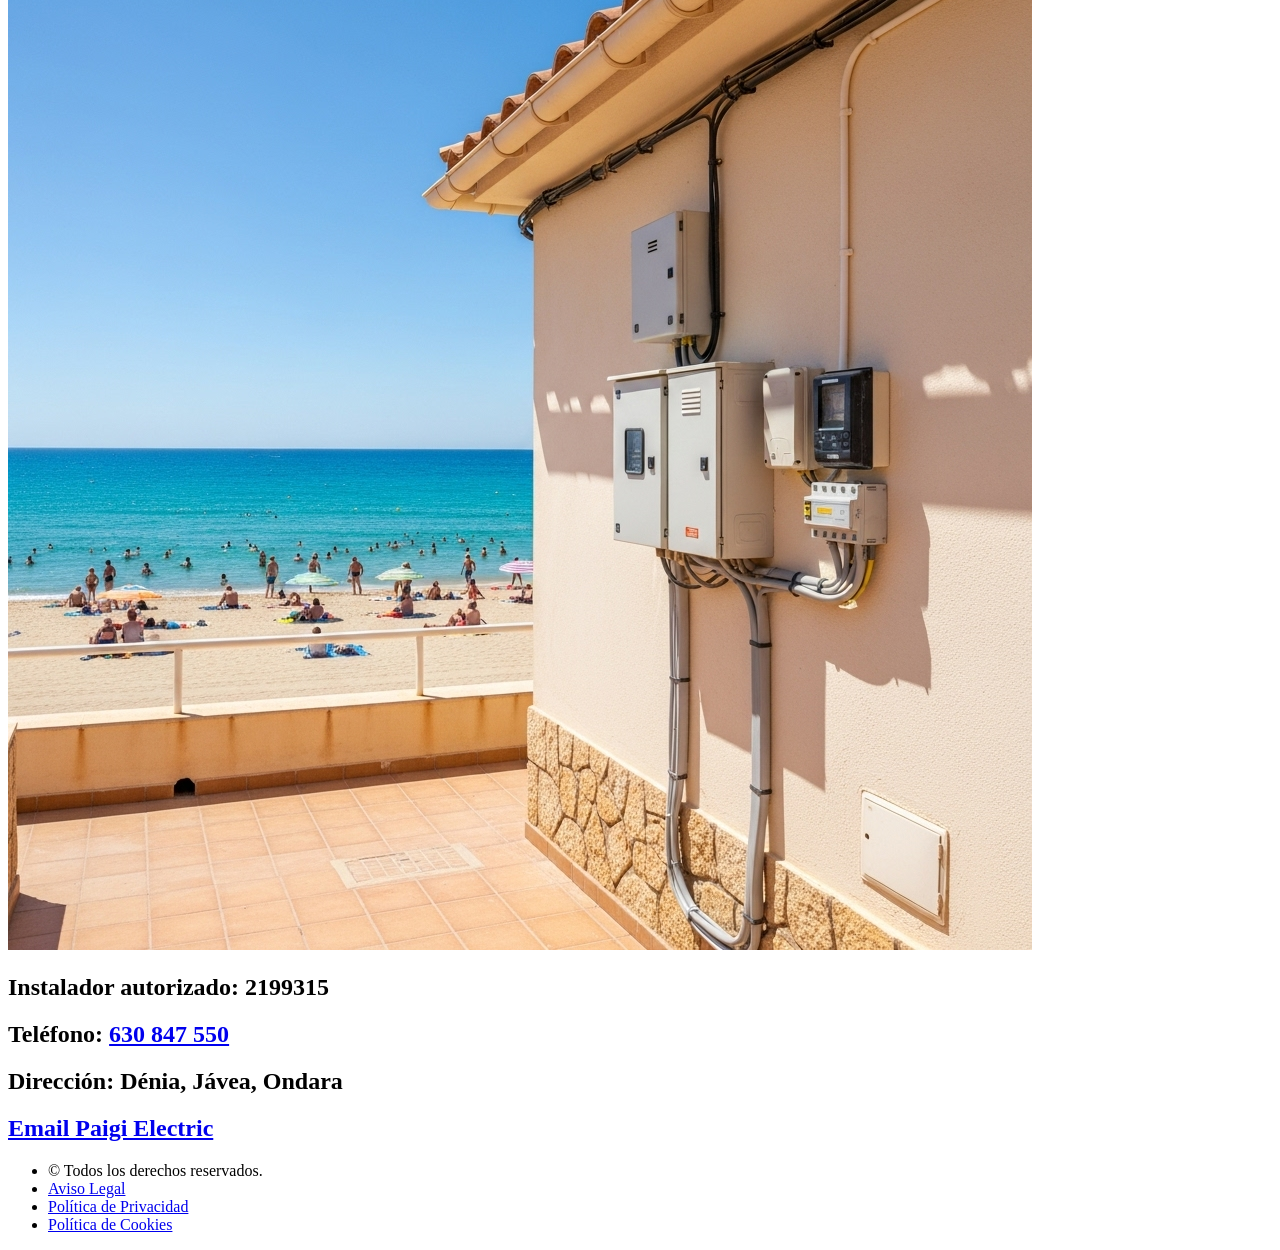
==== commit 2f095511: "se incluye modal para mostrar imágenes cargadores" ====
--- a/index.html
+++ b/index.html
@@ -1,18 +1,6 @@
 <!DOCTYPE HTML>
-<!--	Read Only by HTML5 UP	html5up.net | @n33co	Free for personal and commercial use under the CCA 3.0 license (html5up.net/license)-->
 <html>	
 <head>
-	<!-- Google tag (gtag.js) -->
-	 <!--
-	<script async src="https://www.googletagmanager.com/gtag/js?id=G-XSMY69BLLJ"></script>
-	<script>
-	  window.dataLayer = window.dataLayer || [];
-	  function gtag(){dataLayer.push(arguments);}
-	  gtag('js', new Date());
-
-	  gtag('config', 'G-XSMY69BLLJ');
-	</script>
-	-->
 
 <!-- Google Tag Manager -->
 <script>(function(w,d,s,l,i){w[l]=w[l]||[];w[l].push({'gtm.start':
@@ -54,15 +42,6 @@
 	<meta property="og:image" content="https://paigielectric.es/images/logo-paigi.png" />
 	<meta property="og:url" content="https://paigielectric.es/" />
 	<link rel="canonical" href="https://paigielectric.es/" />
-	  
-	
-	<!--[if lte IE 8]><script src="assets/js/ie/html5shiv.js"></script><![endif]-->		
-	<link rel="stylesheet" href="assets/css/main.css" />		
-	<!--[if lte IE 8]><link rel="stylesheet" href="assets/css/ie8.css" /><![endif]-->
-	
-	<script type="text/javascript">		  function inicializar_mapa() {			var mapOptions = {			  center: new google.maps.LatLng(37.774807, -3.795573),			  zoom: 10,			  mapTypeId: google.maps.MapTypeId.ROADMAP			};			var map = new google.maps.Map(document.getElementById("mapa_div"),				mapOptions);		  }		
-	</script>		
-	<style type="text/css">			#mapa_div { height: 100% }		</style>			
 		
 		<script>
 		setTimeout(function() {	
@@ -196,8 +175,6 @@
 </div>
 
 <p><strong>Carnet de Instalador 2199315, autorizado por el Ministerio de Industria desde el año 2003.</strong></p>
-						
-						<div id="mapa_div" style="width:100%; height:100%"></div>
 					</header>								
 				</div>							
 			</section>
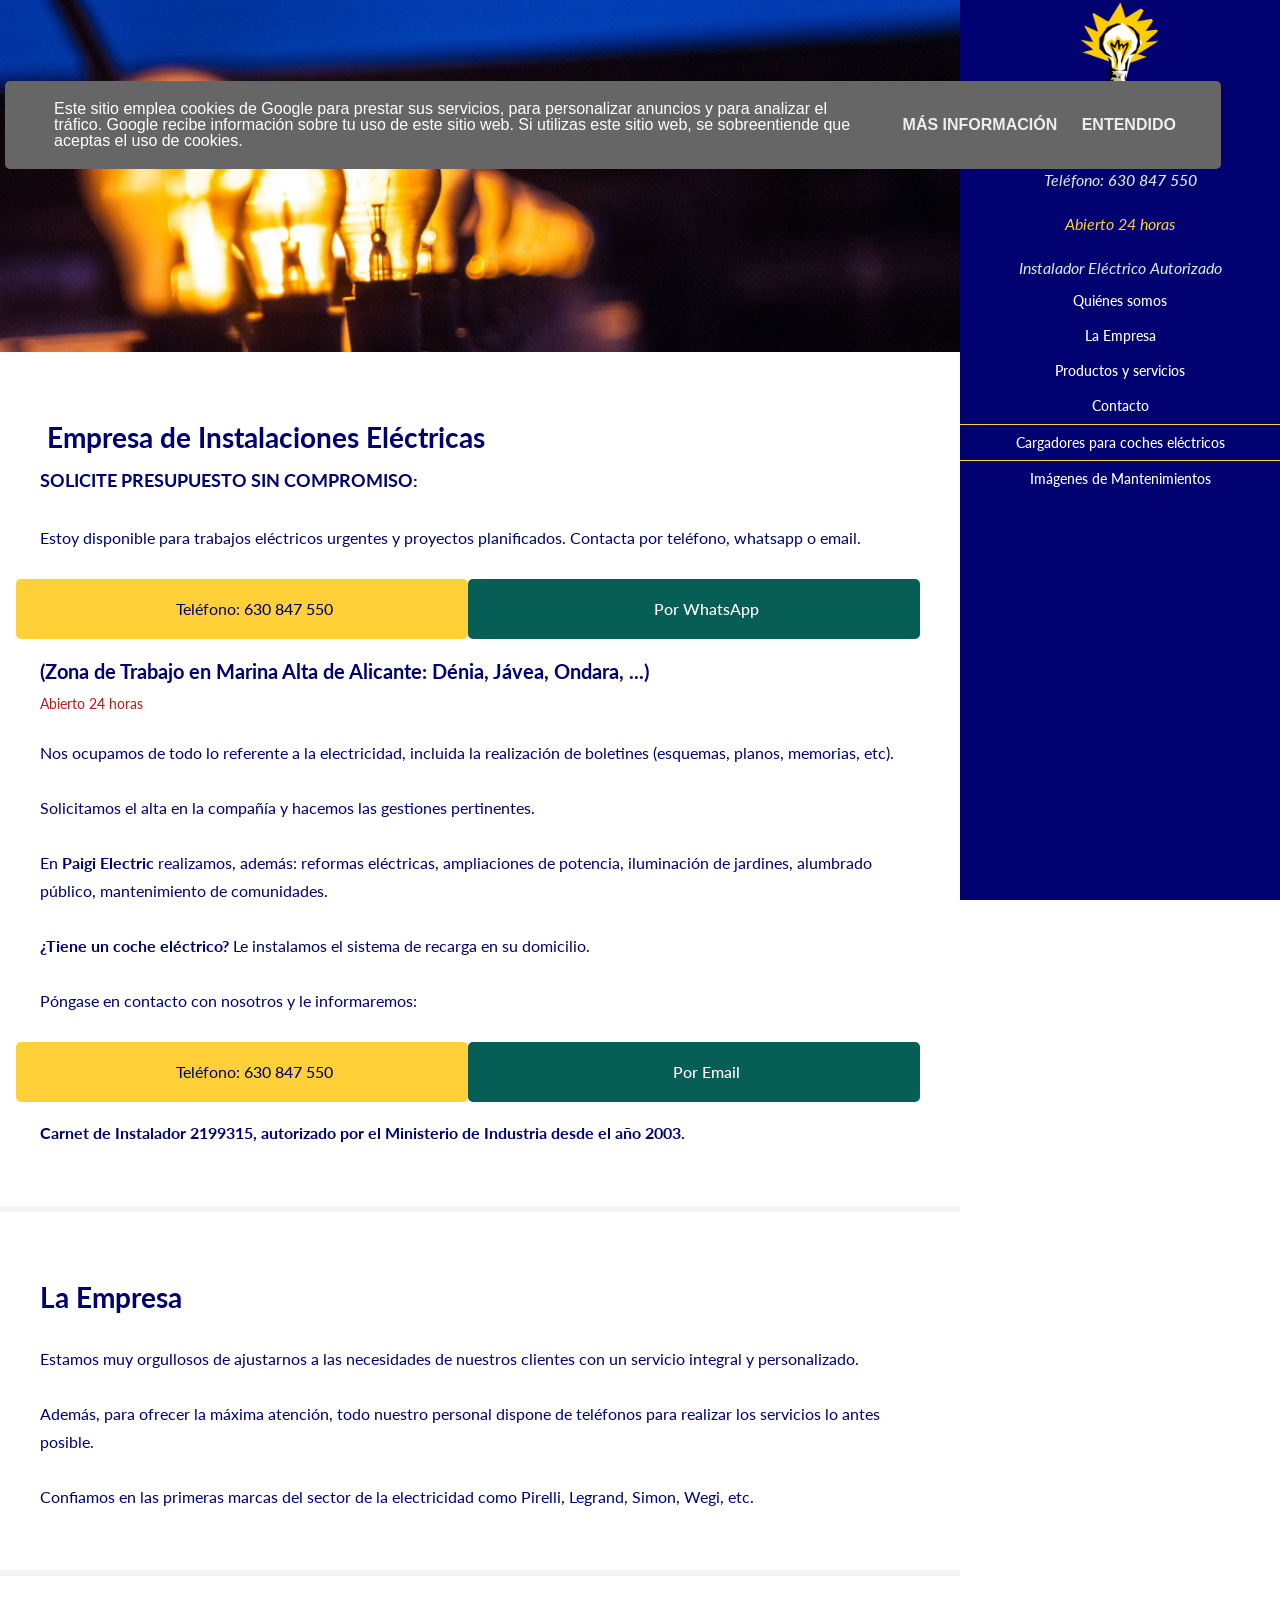
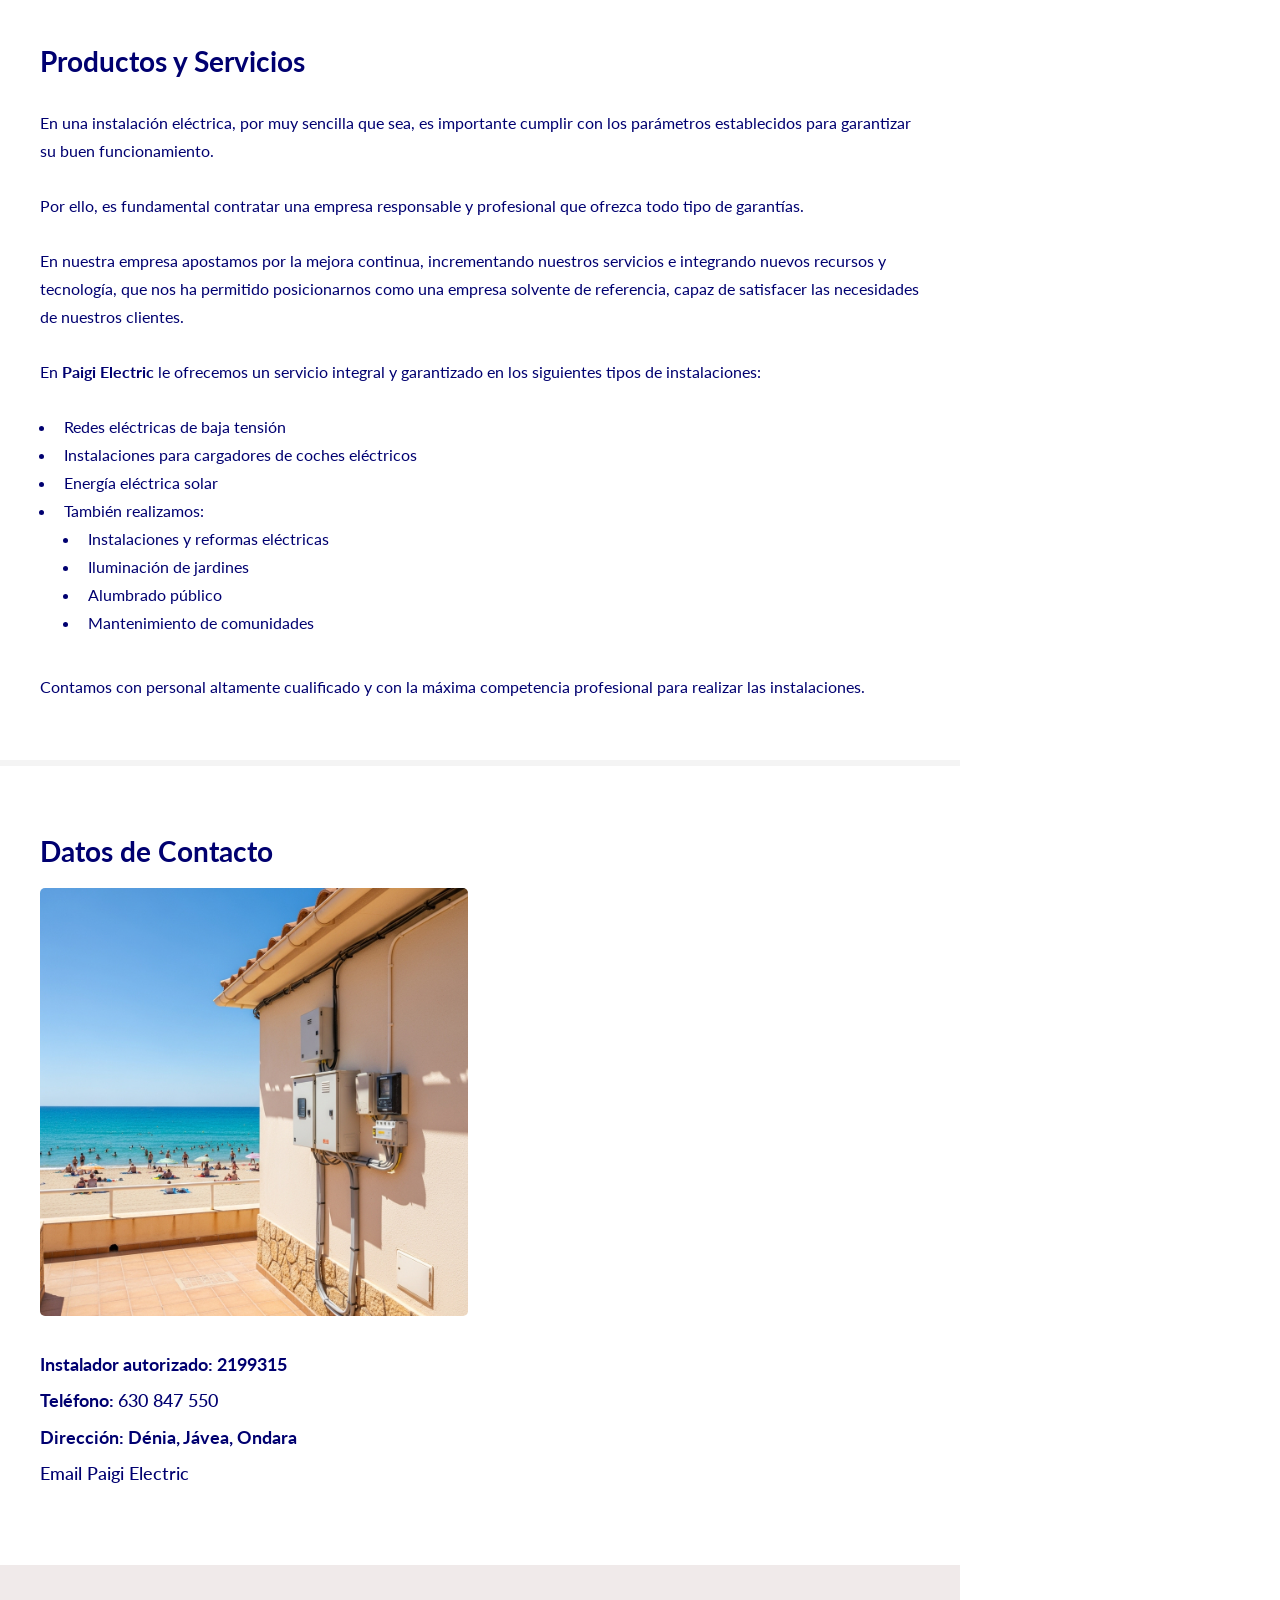
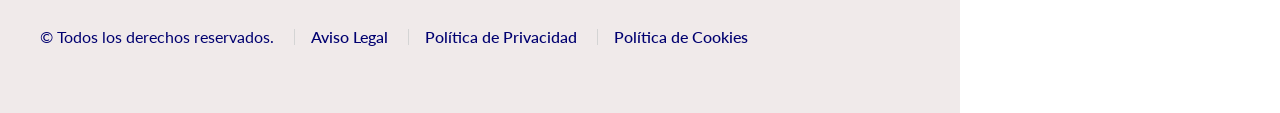
==== commit a365bbda: "Corrección tabla responsive" ====
--- a/index.html
+++ b/index.html
@@ -41,6 +41,9 @@
 	<meta property="og:description" content="Instalaciones eléctricas, reformas, cargadores para coches eléctricos. Teléfono 630 847 550." />
 	<meta property="og:image" content="https://paigielectric.es/images/logo-paigi.png" />
 	<meta property="og:url" content="https://paigielectric.es/" />
+
+	<link rel="stylesheet" href="assets/css/main.css" />
+	
 	<link rel="canonical" href="https://paigielectric.es/" />
 		
 		<script>
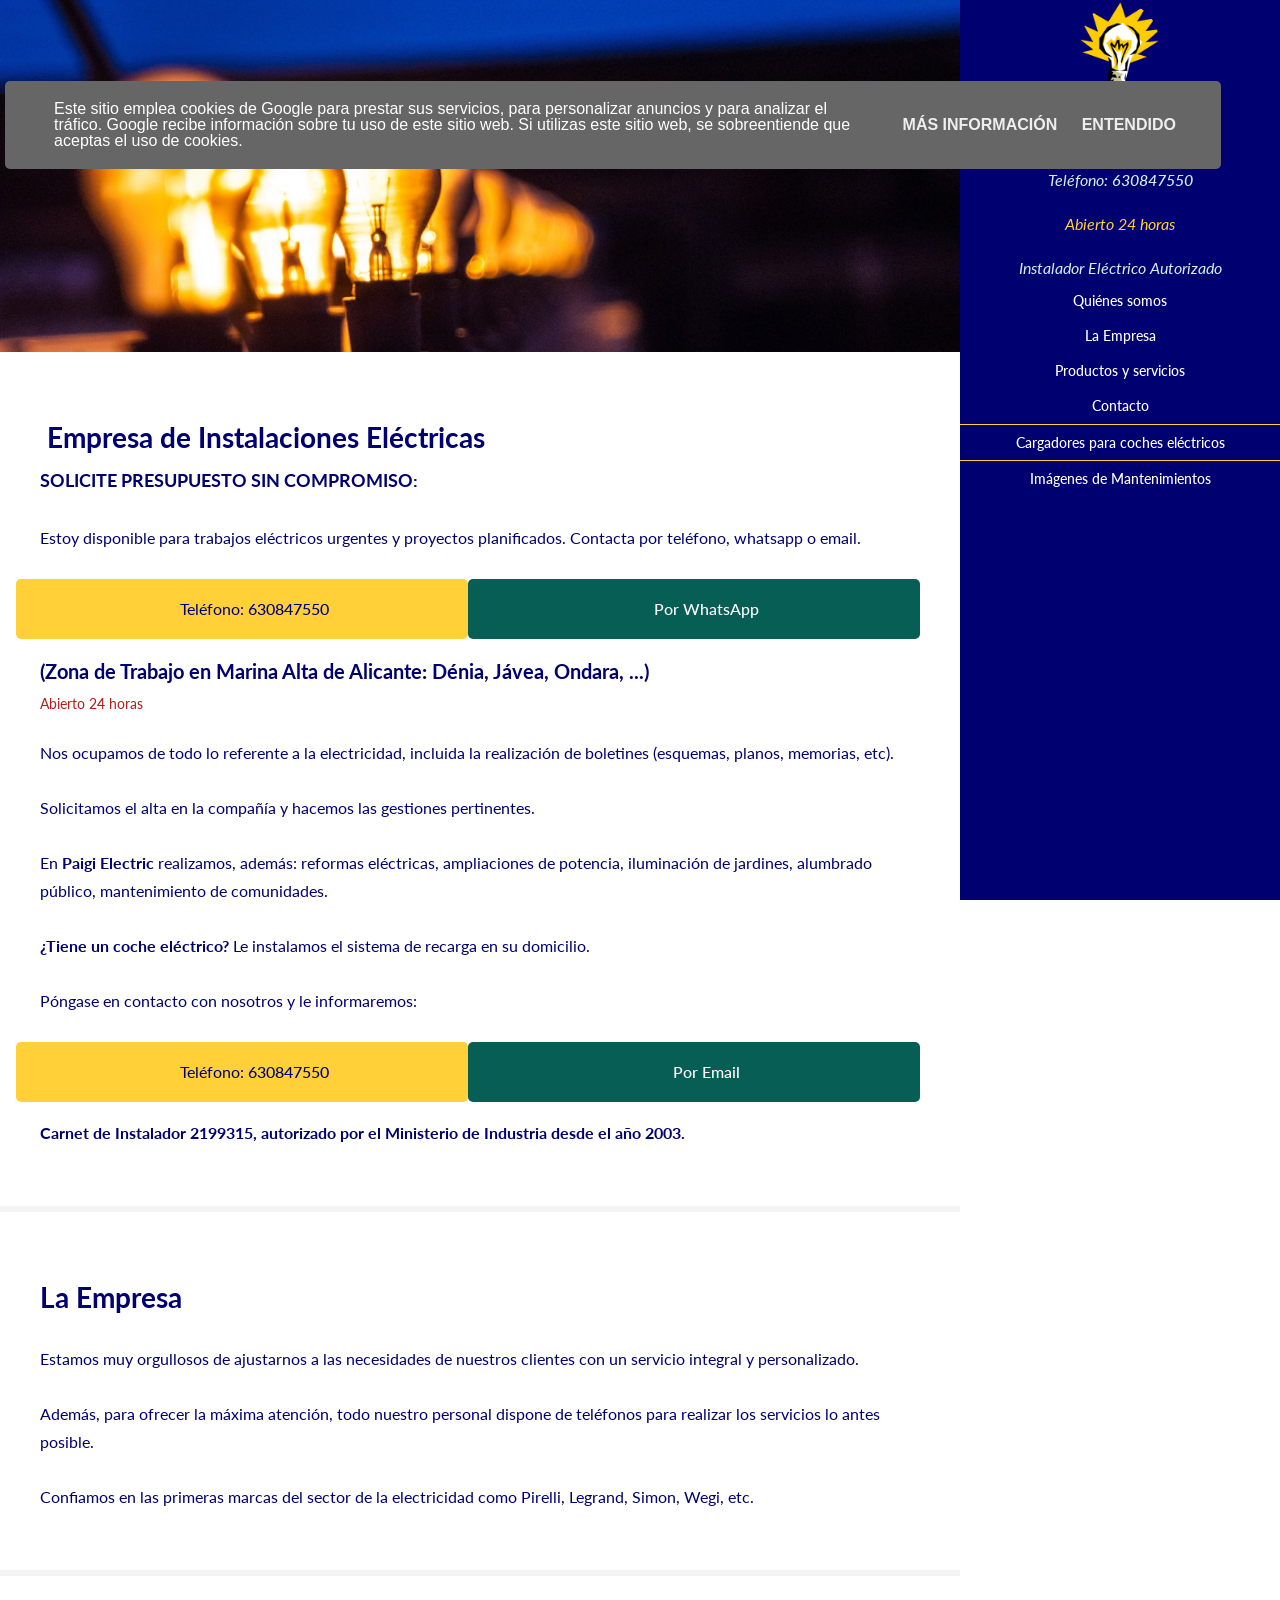
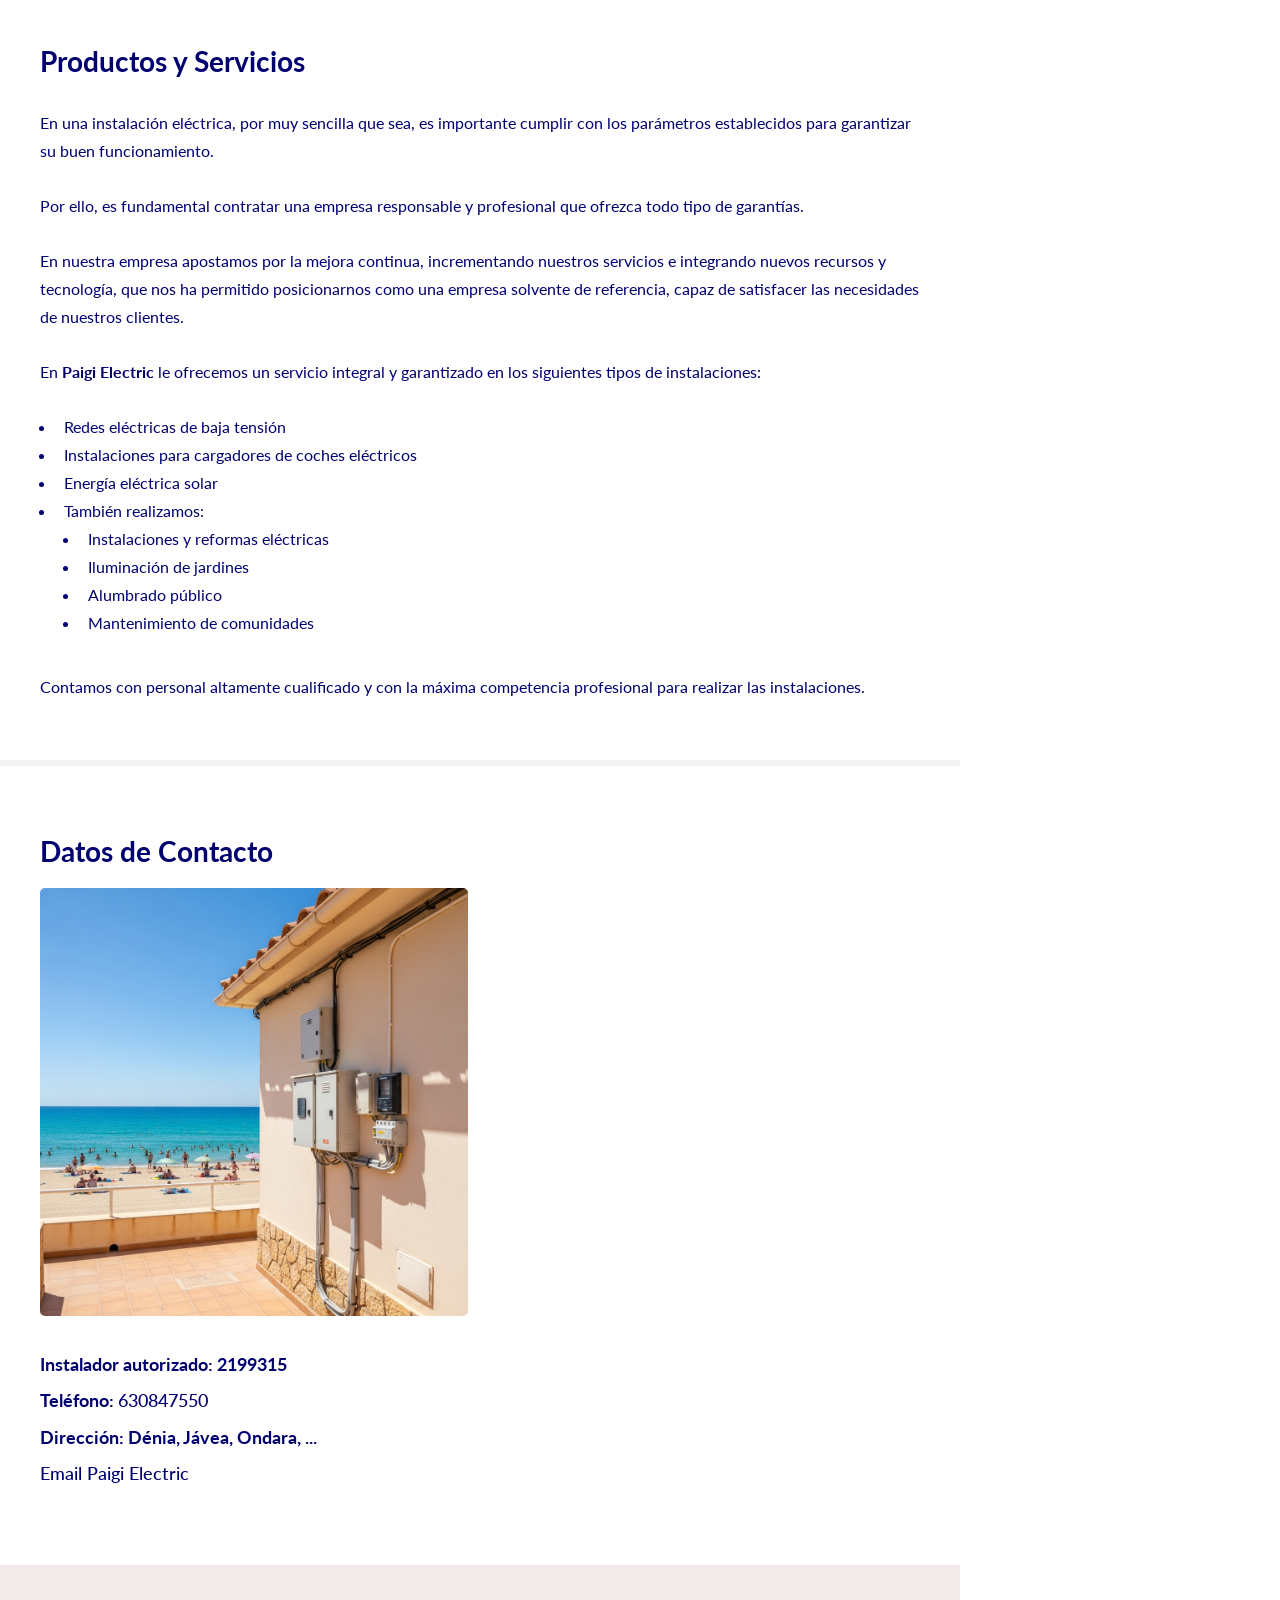
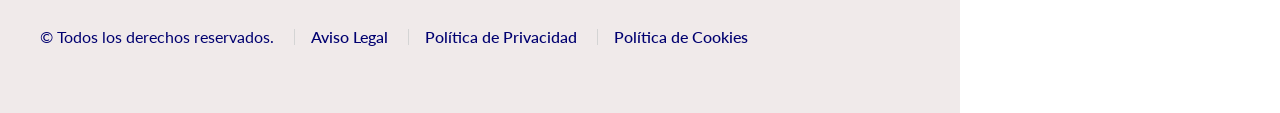
==== commit 02a50b76: "Corrección estilos para móviles. Modal en pantalla imágenes" ====
--- a/index.html
+++ b/index.html
@@ -38,7 +38,7 @@
 	<meta name="keywords" content="electricista Dénia, boletines eléctricos Dénia, instalación cargadores coche eléctrico Dénia, reformas eléctricas Jávea, mantenimiento comunidades eléctricas Dénia, iluminación de jardines, electricistas Alicante, instalaciones eléctricas Dénia">
 
 	<meta property="og:title" content="Electricista en Dénia, Jávea y alrededores - Paigi Electric" />
-	<meta property="og:description" content="Instalaciones eléctricas, reformas, cargadores para coches eléctricos. Teléfono 630 847 550." />
+	<meta property="og:description" content="Instalaciones eléctricas, reformas, cargadores para coches eléctricos. Teléfono 630847550." />
 	<meta property="og:image" content="https://paigielectric.es/images/logo-paigi.png" />
 	<meta property="og:url" content="https://paigielectric.es/" />
 
@@ -79,7 +79,7 @@
 			  "addressCountry": "ES"
 			  "postalCode": "03700"
 			},
-			"telephone": "+34 630 847 550",
+			"telephone": "+34 630847550",
 			"areaServed": ["Dénia", "Jávea", "Ondara"],
 			"url": "http://paigielectric.es",
 			"description": "Electricista autorizado en Dénia, Jávea, Ondara, .... Especialistas en instalaciones, reformas eléctricas y boletines.",
@@ -120,7 +120,7 @@
 				<a href="http://paigielectric.es/" title="Paigi Electric"><img src="images/logo-paigi.png" alt="Paigi Electric" title="Paigi Electric"/></a>
 			</span>
 			<h1 id="logo"><a href="http://paigielectric.es/" class="title" title="Paigi Electric">Paigi Electric</a></h1>
-			<p>Teléfono: <a href="tel:630847550" title="Contacta por Teléfono con Paigi Electric">630 847 550</a></p>
+			<p>Teléfono: <a href="tel:630847550" title="Contacta por Teléfono con Paigi Electric">630847550</a></p>
 			<p><span class="warning">Abierto 24 horas</span></p>
 			<span class="icon solid fa-plug"></span>
 			<p>Instalador Eléctrico Autorizado</p>
@@ -152,7 +152,7 @@
 <p>Estoy disponible para trabajos eléctricos urgentes y proyectos planificados. Contacta por teléfono, whatsapp o email.</p>
 <div class="row" style="margin-bottom: 1rem;">
 	<div class="w-50 box-telefono">
-		<span class="telefono">Teléfono:&nbsp;<a href="tel:630847550" title="Contacta por Teléfono con Paigi Electric">630 847 550</a></span>
+		<span class="telefono">Teléfono:&nbsp;<a href="tel:630847550" title="Contacta por Teléfono con Paigi Electric">630847550</a></span>
 	</div>
 	<div class="w-50 box-whatsapp">
 		<span class="whatsapp"><a href="https://wa.me/34630847550" target="_blank" title="Contacta por WhatsApp con Paigi Electric">Por WhatsApp</a></span>
@@ -170,7 +170,7 @@
 
 <div class="row" style="margin-bottom: 1rem;">
 	<div class="w-50 box-telefono">
-		<span class="telefono">Teléfono:&nbsp;<a href="tel:630847550" title="Contacta por Teléfono con Paigi Electric">630 847 550</a></span>
+		<span class="telefono">Teléfono:&nbsp;<a href="tel:630847550" title="Contacta por Teléfono con Paigi Electric">630847550</a></span>
 	</div>
 	<div class="w-50 box-whatsapp">
 		<span class="whatsapp"><a href="mailto:paigielectric@gmail.com" title="Contacta por Email con Paigi Electric" target="_blank">Por Email</a></span>
@@ -233,8 +233,8 @@
 							<div class="inner">
 								<p>
 									<h2>Instalador autorizado: 2199315</h2>
-									<h2>Teléfono: <a href="tel:630847550">630 847 550</a></h2>
-									<h2>Dirección: Dénia, Jávea, Ondara</h2>
+									<h2>Teléfono: <a href="tel:630847550">630847550</a></h2>
+									<h2>Dirección: Dénia, Jávea, Ondara, ...</h2>
 									<h2><a href="mailto:paigielectric@gmail.com" title="Email Paigi Electric" target="_blank">Email Paigi Electric</a></h2>
 								</p>
 							</div>
@@ -248,9 +248,9 @@
 			<div class="container">
 				<ul class="copyright">
 					<li>&copy; Todos los derechos reservados.</li>
-					<li><a href="http://paigielectric.es/assets/docs/20200320_CLU11_AVISO_LEGAL.pdf" target="_blank" title="Aviso Legal">Aviso Legal</a></li>
-					<li><a href="http://paigielectric.es/assets/docs/20200320_CLU15_POLITICA_DE_PRIVACIDAD.pdf" target="_blank" title="Pol&iacute;tica de Privacidad">Pol&iacute;tica de Privacidad</a></li>
-					<li><a href="http://paigielectric.es/assets/docs/20200320_POLÍTICA_DE_COOKIES.pdf" target="_blank" title="Pol&iacute;tica de Cookies">Pol&iacute;tica de Cookies</a></li>
+					<li><a href="http://paigielectric.es/assets/docs/CLU11_AVISO_LEGAL.pdf" target="_blank" title="Aviso Legal">Aviso Legal</a></li>
+					<li><a href="http://paigielectric.es/assets/docs/CLU15_POLITICA_DE_PRIVACIDAD.pdf" target="_blank" title="Pol&iacute;tica de Privacidad">Pol&iacute;tica de Privacidad</a></li>
+					<li><a href="http://paigielectric.es/assets/docs/POLÍTICA_DE_COOKIES.pdf" target="_blank" title="Pol&iacute;tica de Cookies">Pol&iacute;tica de Cookies</a></li>
 				</ul>
 			</div>
 		</section>
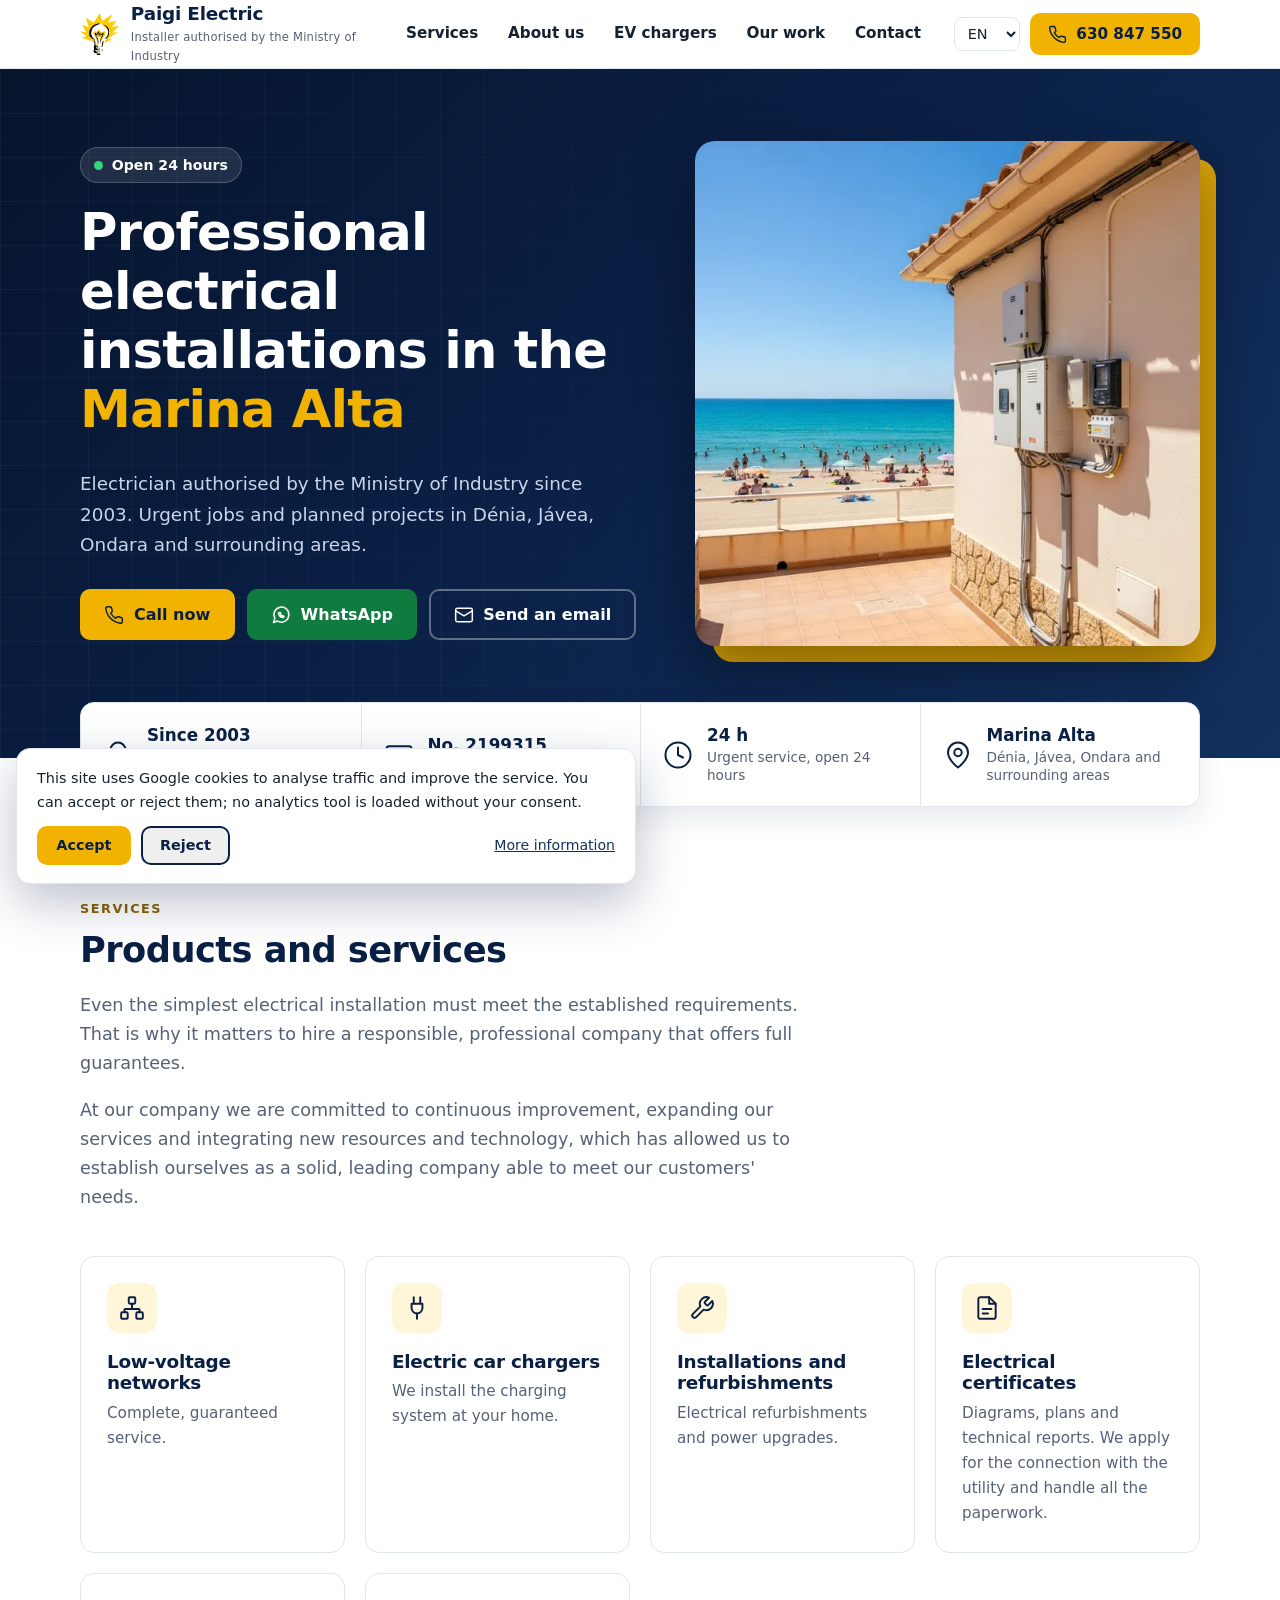
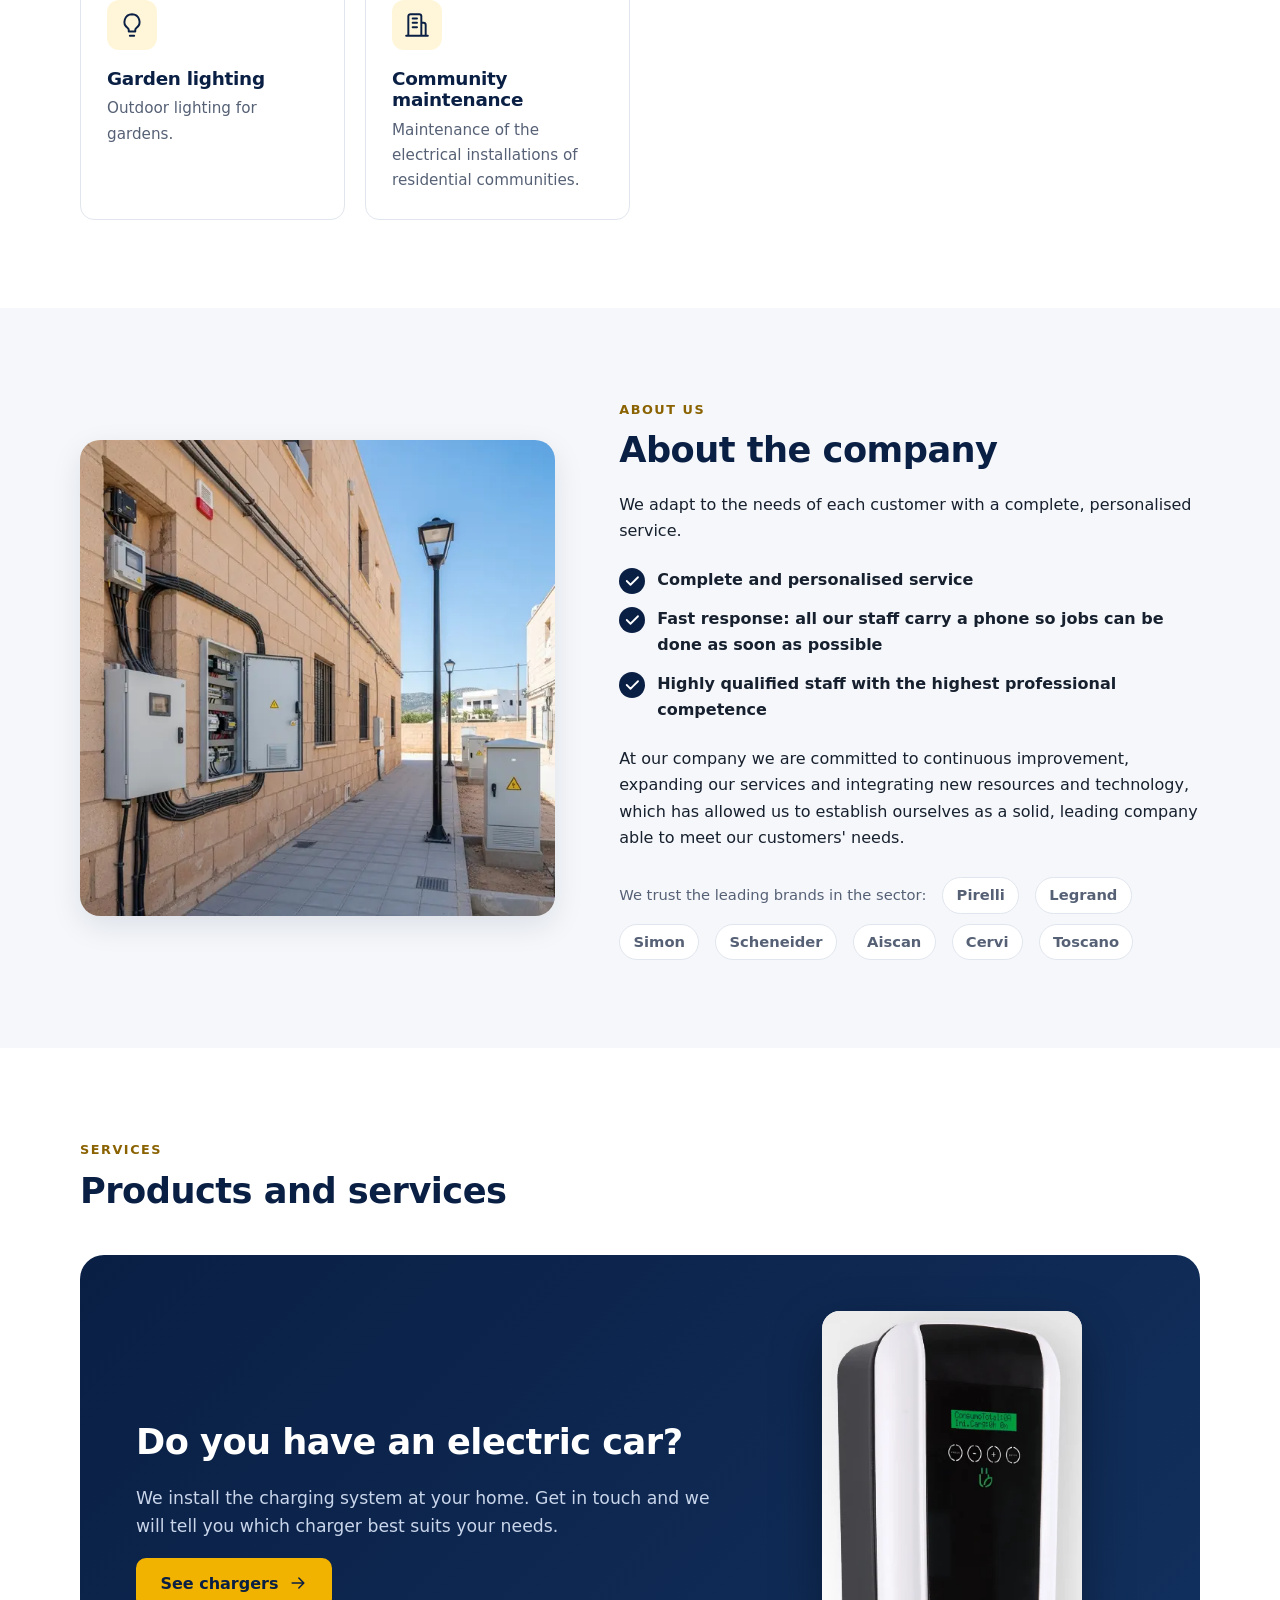
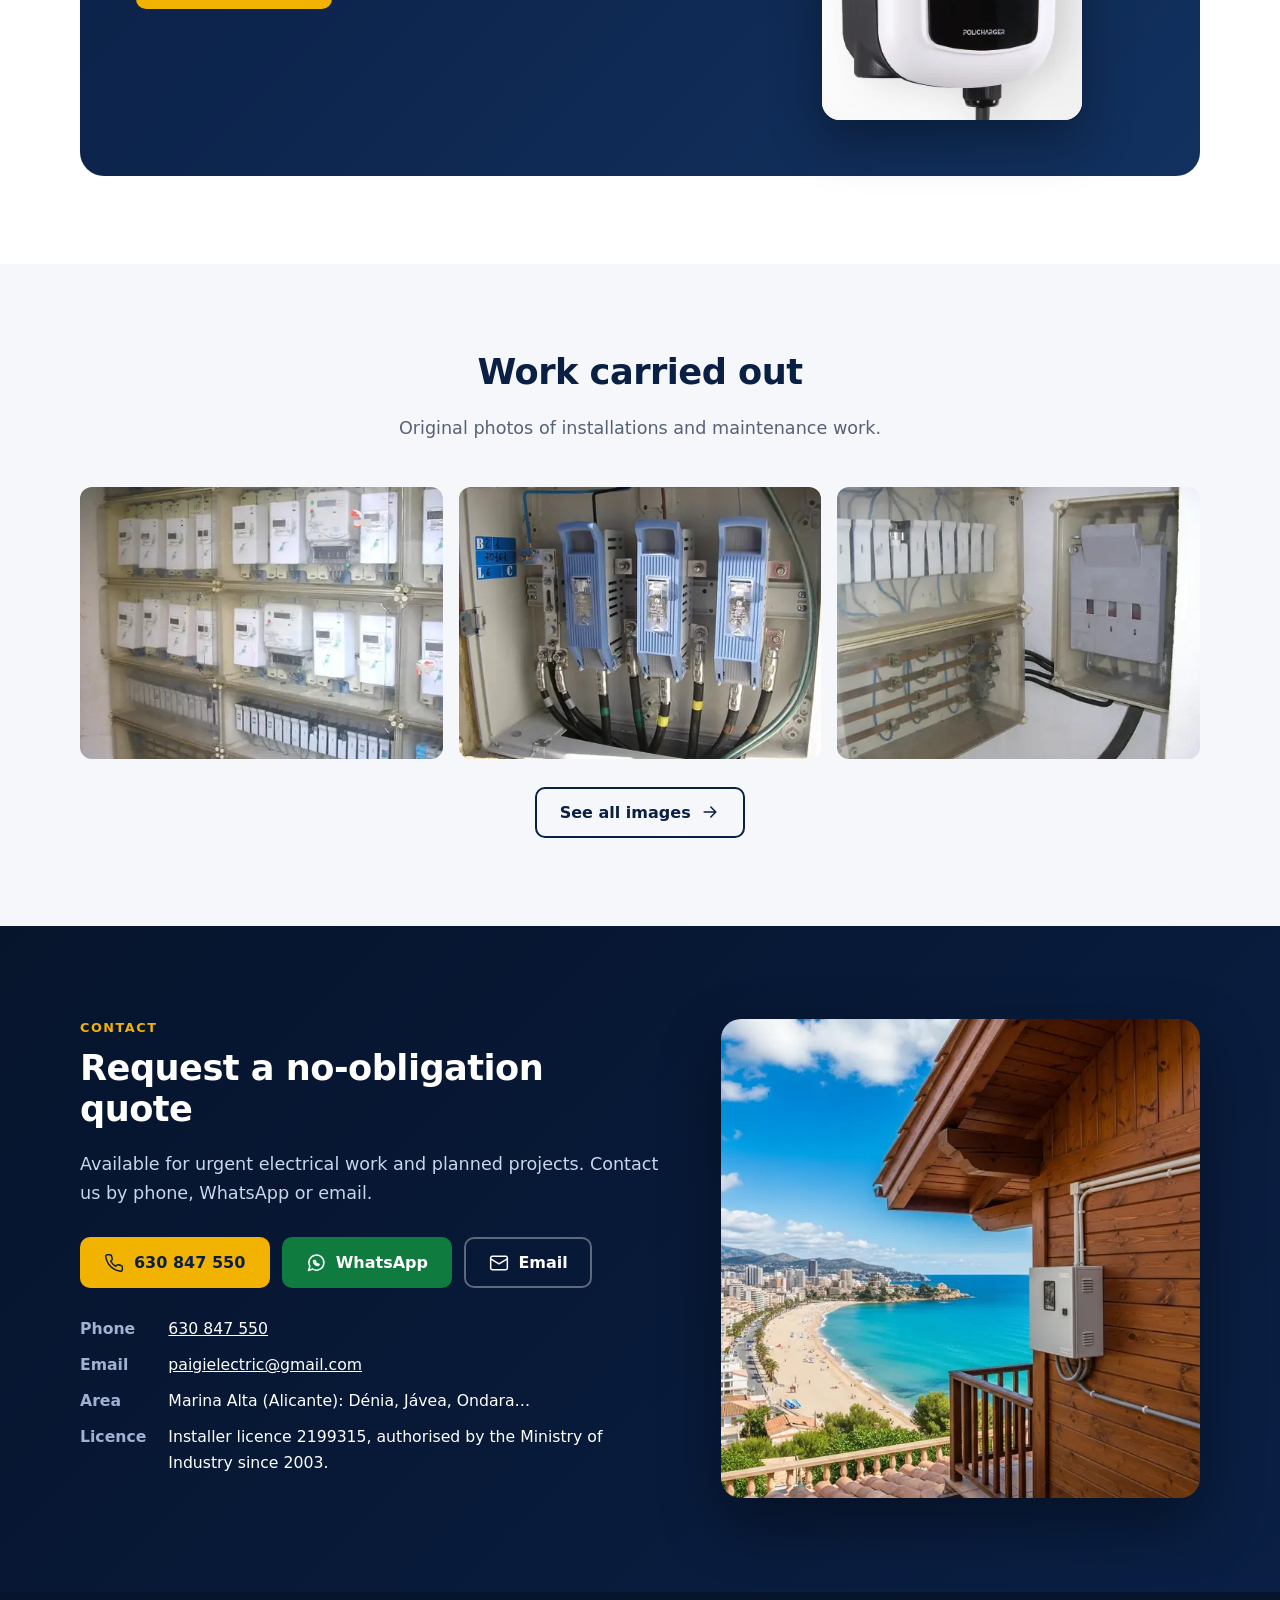
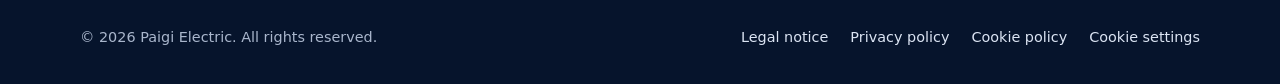
==== commit 718bc25e: "Rediseño completo de la web por IA: nuevo diseño, idiomas, logotipo, menú y visor táctil" ====
--- a/index.html
+++ b/index.html
@@ -1,268 +1,748 @@
-<!DOCTYPE HTML>
-<html>	
-<head>
+<!doctype html>
+<html lang="es">
+  <head>
+    <meta charset="utf-8" />
+    <meta name="viewport" content="width=device-width, initial-scale=1" />
+    <title data-i18n="t.index">
+      Paigi Electric - Electricista en Dénia y Jávea | Instalaciones y Boletines
+    </title>
+    <meta
+      name="description"
+      content="Electricista autorizado en Dénia, Jávea y Ondara: boletines eléctricos, reformas, cargadores de coche eléctrico e iluminación de jardines. Llame al 630 847 550."
+      data-i18n-attr="content:d.index"
+    />
+    <link rel="canonical" href="https://paigielectric.es/" />
+    <meta name="theme-color" content="#0a1f44" />
+    <meta property="og:type" content="website" />
+    <meta property="og:site_name" content="Paigi Electric" />
+    <meta
+      property="og:title"
+      content="Paigi Electric - Electricista en Dénia y Jávea | Instalaciones y Boletines"
+    />
+    <meta
+      property="og:description"
+      content="Electricista autorizado en Dénia, Jávea y Ondara: boletines eléctricos, reformas, cargadores de coche eléctrico e iluminación de jardines. Llame al 630 847 550."
+    />
+    <meta property="og:url" content="https://paigielectric.es/" />
+    <meta
+      property="og:image"
+      content="https://paigielectric.es/images/og-image.jpg"
+    />
+    <meta property="og:locale" content="es_ES" />
+    <meta name="twitter:card" content="summary_large_image" />
+    <link rel="icon" href="images/logo.svg" type="image/svg+xml" />
+    <link
+      rel="icon"
+      href="images/icons/icon-32.png"
+      sizes="32x32"
+      type="image/png"
+    />
+    <link rel="apple-touch-icon" href="images/icons/icon-180.png" />
+    <link rel="manifest" href="site.webmanifest" />
+    <link rel="stylesheet" href="assets/css/main.css" />
+    <script type="application/ld+json">
+      {
+        "@context": "https://schema.org",
+        "@type": "Electrician",
+        "name": "Paigi Electric",
+        "image": "https://paigielectric.es/images/og-image.jpg",
+        "logo": "https://paigielectric.es/images/icons/icon-512.png",
+        "url": "https://paigielectric.es/",
+        "telephone": "+34630847550",
+        "email": "paigielectric@gmail.com",
+        "description": "Electricista autorizado en Dénia, Jávea y Ondara. Especialistas en instalaciones, reformas eléctricas, boletines y cargadores de coche eléctrico.",
+        "address": {
+          "@type": "PostalAddress",
+          "addressLocality": "Dénia",
+          "addressRegion": "Alicante",
+          "postalCode": "03700",
+          "addressCountry": "ES"
+        },
+        "geo": {
+          "@type": "GeoCoordinates",
+          "latitude": 38.84,
+          "longitude": 0.1057
+        },
+        "areaServed": ["Dénia", "Jávea", "Ondara"],
+        "openingHours": "Mo-Su 00:00-23:59",
+        "sameAs": ["https://wa.me/34630847550"]
+      }
+    </script>
+    <script src="assets/js/i18n.js" defer></script>
+    <script src="assets/js/main.js" defer></script>
+  </head>
+  <body>
+    <svg
+      width="0"
+      height="0"
+      style="position: absolute"
+      aria-hidden="true"
+      focusable="false"
+    >
+      <defs>
+        <symbol id="i-phone" viewBox="0 0 24 24">
+          <path
+            d="M22 16.9v3a2 2 0 0 1-2.2 2 19.8 19.8 0 0 1-8.6-3.1 19.5 19.5 0 0 1-6-6A19.8 19.8 0 0 1 2.1 4.2 2 2 0 0 1 4.1 2h3a2 2 0 0 1 2 1.7c.1 1 .4 1.9.7 2.8a2 2 0 0 1-.5 2.1L8.1 9.9a16 16 0 0 0 6 6l1.3-1.3a2 2 0 0 1 2.1-.4c.9.3 1.8.6 2.8.7a2 2 0 0 1 1.7 2z"
+          />
+        </symbol>
+        <symbol id="i-mail" viewBox="0 0 24 24">
+          <rect x="2" y="4" width="20" height="16" rx="2" />
+          <path d="m22 7-10 6L2 7" />
+        </symbol>
+        <symbol id="i-wa" viewBox="0 0 24 24">
+          <path d="M3 21l1.7-5A9 9 0 1 1 8 19.3z" />
+          <path
+            d="M9 9.5c0 3 2.5 5.5 5.5 5.5l1.2-1.3-2-1-.9.7a4 4 0 0 1-1.6-1.6l.7-.9-1-2z"
+          />
+        </symbol>
+        <symbol id="i-network" viewBox="0 0 24 24">
+          <rect x="9" y="2" width="6" height="6" rx="1" />
+          <rect x="2" y="16" width="6" height="6" rx="1" />
+          <rect x="16" y="16" width="6" height="6" rx="1" />
+          <path d="M12 8v4M5 16v-2a1 1 0 0 1 1-1h12a1 1 0 0 1 1 1v2" />
+        </symbol>
+        <symbol id="i-plug" viewBox="0 0 24 24">
+          <path d="M9 2v6M15 2v6M7 8h10v4a5 5 0 0 1-10 0z" />
+          <path d="M12 17v5" />
+        </symbol>
+        <symbol id="i-sun" viewBox="0 0 24 24">
+          <circle cx="12" cy="12" r="4" />
+          <path
+            d="M12 2v2M12 20v2M4.9 4.9l1.4 1.4M17.7 17.7l1.4 1.4M2 12h2M20 12h2M4.9 19.1l1.4-1.4M17.7 6.3l1.4-1.4"
+          />
+        </symbol>
+        <symbol id="i-wrench" viewBox="0 0 24 24">
+          <path
+            d="M14.7 6.3a1 1 0 0 0 0 1.4l1.6 1.6a1 1 0 0 0 1.4 0l3.77-3.77a6 6 0 0 1-7.94 7.94l-6.91 6.91a2.12 2.12 0 0 1-3-3l6.91-6.91a6 6 0 0 1 7.94-7.94l-3.76 3.76z"
+          />
+        </symbol>
+        <symbol id="i-file" viewBox="0 0 24 24">
+          <path
+            d="M14 2H6a2 2 0 0 0-2 2v16a2 2 0 0 0 2 2h12a2 2 0 0 0 2-2V8z"
+          />
+          <path d="M14 2v6h6M8 13h8M8 17h5" />
+        </symbol>
+        <symbol id="i-bulb" viewBox="0 0 24 24">
+          <path
+            d="M9 18h6M10 22h4M12 2a7 7 0 0 0-4 12.7c.6.5 1 1.2 1 2V18h6v-1.3c0-.8.4-1.5 1-2A7 7 0 0 0 12 2z"
+          />
+        </symbol>
+        <symbol id="i-lamp" viewBox="0 0 24 24">
+          <path d="M8 22h8M12 22V10M7 10h10l-2-6H9zM12 2v2" />
+        </symbol>
+        <symbol id="i-building" viewBox="0 0 24 24">
+          <path
+            d="M4 22V4a2 2 0 0 1 2-2h8a2 2 0 0 1 2 2v18M16 10h2a2 2 0 0 1 2 2v10M2 22h20M8 6h4M8 10h4M8 14h4"
+          />
+        </symbol>
+        <symbol id="i-check" viewBox="0 0 24 24">
+          <path d="m5 12 5 5L20 7" />
+        </symbol>
+        <symbol id="i-arrow" viewBox="0 0 24 24">
+          <path d="M5 12h14M13 6l6 6-6 6" />
+        </symbol>
+        <symbol id="i-menu" viewBox="0 0 24 24">
+          <path d="M4 6h16M4 12h16M4 18h16" />
+        </symbol>
+        <symbol id="i-close" viewBox="0 0 24 24">
+          <path d="M6 6l12 12M18 6 6 18" />
+        </symbol>
+        <symbol id="i-award" viewBox="0 0 24 24">
+          <circle cx="12" cy="8" r="6" />
+          <path d="M15.5 13.5 17 22l-5-3-5 3 1.5-8.5" />
+        </symbol>
+        <symbol id="i-id" viewBox="0 0 24 24">
+          <rect x="2" y="5" width="20" height="14" rx="2" />
+          <circle cx="8" cy="12" r="2" />
+          <path d="M14 10h5M14 14h4M5 17c.5-1.5 1.7-2 3-2s2.5.5 3 2" />
+        </symbol>
+        <symbol id="i-clock" viewBox="0 0 24 24">
+          <circle cx="12" cy="12" r="10" />
+          <path d="M12 6v6l4 2" />
+        </symbol>
+        <symbol id="i-pin" viewBox="0 0 24 24">
+          <path d="M20 10c0 6-8 12-8 12S4 16 4 10a8 8 0 0 1 16 0z" />
+          <circle cx="12" cy="10" r="3" />
+        </symbol>
+      </defs>
+    </svg>
+    <a class="skip" href="#contenido" data-i18n="skip">Saltar al contenido</a>
+    <header class="site-header">
+      <div class="wrap">
+        <a class="brand" href="index.html" aria-label="Paigi Electric"
+          ><img src="images/logo.svg" width="39" height="42" alt="" /><span
+            ><b>Paigi Electric</b
+            ><small data-i18n="tr1.l"
+              >Instalador autorizado por el Ministerio de Industria</small
+            ></span
+          ></a
+        >
+        <nav
+          class="nav"
+          id="nav"
+          aria-label="Principal"
+          data-i18n-attr="aria-label:nav.menu"
+        >
+          <ul>
+            <li><a href="#servicios" data-i18n="nav.services">Servicios</a></li>
+            <li><a href="#empresa" data-i18n="nav.about">Quiénes somos</a></li>
+            <li>
+              <a href="cargadores.html" data-i18n="nav.chargers">Cargadores</a>
+            </li>
+            <li><a href="imagenes.html" data-i18n="nav.work">Trabajos</a></li>
+            <li><a href="#contacto" data-i18n="nav.contact">Contacto</a></li>
+          </ul>
+        </nav>
+        <div class="actions">
+          <select
+            class="lang"
+            id="lang"
+            aria-label="Idioma"
+            data-i18n-attr="aria-label:nav.lang"
+          >
+            <option value="es">ES</option>
+            <option value="ca">VAL</option>
+            <option value="en">EN</option>
+            <option value="de">DE</option>
+            <option value="fr">FR</option>
+          </select>
+          <a class="btn btn-primary head-call" href="tel:+34630847550"
+            ><svg class="i" aria-hidden="true" focusable="false">
+              <use href="#i-phone" /></svg
+            >630 847 550</a
+          >
+          <button
+            class="menu-btn"
+            type="button"
+            aria-expanded="false"
+            aria-controls="nav"
+            aria-label="Menú"
+            data-i18n-attr="aria-label:nav.menu"
+          >
+            <svg class="i i-open" aria-hidden="true" focusable="false">
+              <use href="#i-menu" /></svg
+            ><svg class="i i-close" aria-hidden="true" focusable="false">
+              <use href="#i-close" />
+            </svg>
+          </button>
+        </div>
+      </div>
+    </header>
+    <main id="contenido">
+      <section class="hero">
+        <div class="wrap">
+          <div>
+            <span class="badge"
+              ><span class="dot"></span
+              ><span data-i18n="hero.badge">Abierto 24 horas</span></span
+            >
+            <h1 data-i18n="hero.title">
+              Instalaciones eléctricas profesionales en la <em>Marina Alta</em>
+            </h1>
+            <p class="lead" data-i18n="hero.lead">
+              Instalador autorizado por el Ministerio de Industria desde 2003.
+              Trabajos urgentes y proyectos planificados en Dénia, Jávea, Ondara
+              y alrededores.
+            </p>
+            <div class="cta">
+              <a class="btn btn-primary" href="tel:+34630847550"
+                ><svg class="i" aria-hidden="true" focusable="false">
+                  <use href="#i-phone" /></svg
+                ><span data-i18n="hero.call">Llamar ahora</span></a
+              >
+              <a
+                class="btn btn-wa"
+                href="https://wa.me/34630847550"
+                target="_blank"
+                rel="noopener"
+                ><svg class="i" aria-hidden="true" focusable="false">
+                  <use href="#i-wa" /></svg
+                >WhatsApp</a
+              >
+              <a class="btn btn-ghost" href="mailto:paigielectric@gmail.com"
+                ><svg class="i" aria-hidden="true" focusable="false">
+                  <use href="#i-mail" /></svg
+                ><span data-i18n="hero.mail">Enviar un email</span></a
+              >
+            </div>
+          </div>
+          <div class="hero-img">
+            <img
+              src="images/hero-1024.webp"
+              srcset="images/hero-640.webp 640w, images/hero-1024.webp 1024w"
+              sizes="(max-width:1000px) 92vw, 520px"
+              width="1024"
+              height="1024"
+              fetchpriority="high"
+              alt="Contadores y cuadros eléctricos instalados en una vivienda junto al mar"
+              data-i18n-attr="alt:hero.alt"
+            />
+          </div>
+        </div>
+      </section>
 
-<!-- Google Tag Manager -->
-<script>(function(w,d,s,l,i){w[l]=w[l]||[];w[l].push({'gtm.start':
-	new Date().getTime(),event:'gtm.js'});var f=d.getElementsByTagName(s)[0],
-	j=d.createElement(s),dl=l!='dataLayer'?'&l='+l:'';j.async=true;j.src=
-	'https://www.googletagmanager.com/gtm.js?id='+i+dl;f.parentNode.insertBefore(j,f);
-	})(window,document,'script','dataLayer','GTM-WM8959N');</script>
-	<!-- End Google Tag Manager -->
+      <div class="trust">
+        <div class="wrap">
+          <ul>
+            <li>
+              <svg class="i" aria-hidden="true" focusable="false">
+                <use href="#i-award" />
+              </svg>
+              <div>
+                <strong data-i18n="tr1.v">Desde 2003</strong
+                ><span data-i18n="tr1.l"
+                  >Instalador autorizado por el Ministerio de Industria</span
+                >
+              </div>
+            </li>
+            <li>
+              <svg class="i" aria-hidden="true" focusable="false">
+                <use href="#i-id" />
+              </svg>
+              <div>
+                <strong data-i18n="tr2.v">Nº 2199315</strong
+                ><span data-i18n="tr2.l">Carnet de instalador</span>
+              </div>
+            </li>
+            <li>
+              <svg class="i" aria-hidden="true" focusable="false">
+                <use href="#i-clock" />
+              </svg>
+              <div>
+                <strong data-i18n="tr3.v">24 h</strong
+                ><span data-i18n="tr3.l"
+                  >Atención urgente, abierto las 24 horas</span
+                >
+              </div>
+            </li>
+            <li>
+              <svg class="i" aria-hidden="true" focusable="false">
+                <use href="#i-pin" />
+              </svg>
+              <div>
+                <strong data-i18n="tr4.v">Marina Alta</strong
+                ><span data-i18n="tr4.l"
+                  >Dénia, Jávea, Ondara y alrededores</span
+                >
+              </div>
+            </li>
+          </ul>
+        </div>
+      </div>
 
-	<title>Paigi Electric - Electricista en Dénia y Jávea | Instalaciones y Boletines</title>
+      <section class="section" id="servicios">
+        <div class="wrap">
+          <div class="sec-head">
+            <span class="eyebrow" data-i18n="nav.services">Servicios</span>
+            <h2 data-i18n="sv.title">Productos y servicios</h2>
+            <p data-i18n="sv.lead">
+              En una instalación eléctrica, por sencilla que sea, es importante
+              cumplir los parámetros establecidos para garantizar su buen
+              funcionamiento. Por eso conviene contratar una empresa responsable
+              y profesional que ofrezca todo tipo de garantías.
+            </p>
+            <p data-i18n="sv.lead2">
+              En nuestra empresa apostamos por la mejora continua, incrementando
+              nuestros servicios e integrando nuevos recursos y tecnología, que
+              nos ha permitido posicionarnos como una empresa solvente de
+              referencia, capaz de satisfacer las necesidades de nuestros
+              clientes.
+            </p>
+          </div>
+          <div class="cards">
+            <article class="card">
+              <div class="ico">
+                <svg class="i" aria-hidden="true" focusable="false">
+                  <use href="#i-network" />
+                </svg>
+              </div>
+              <h3 data-i18n="sv1.t">Redes eléctricas de baja tensión</h3>
+              <p data-i18n="sv1.d">Servicio integral y garantizado.</p>
+            </article>
+            <article class="card">
+              <div class="ico">
+                <svg class="i" aria-hidden="true" focusable="false">
+                  <use href="#i-plug" />
+                </svg>
+              </div>
+              <h3 data-i18n="sv2.t">Cargadores de coche eléctrico</h3>
+              <p data-i18n="sv2.d">
+                Instalamos el sistema de recarga en su domicilio.
+              </p>
+            </article>
+            <article class="card">
+              <div class="ico">
+                <svg class="i" aria-hidden="true" focusable="false">
+                  <use href="#i-wrench" />
+                </svg>
+              </div>
+              <h3 data-i18n="sv4.t">Instalaciones y reformas</h3>
+              <p data-i18n="sv4.d">
+                Reformas eléctricas y ampliaciones de potencia.
+              </p>
+            </article>
+            <article class="card">
+              <div class="ico">
+                <svg class="i" aria-hidden="true" focusable="false">
+                  <use href="#i-file" />
+                </svg>
+              </div>
+              <h3 data-i18n="sv5.t">Boletines eléctricos</h3>
+              <p data-i18n="sv5.d">
+                Esquemas, planos y memorias. Solicitamos el alta en la compañía
+                y hacemos las gestiones pertinentes.
+              </p>
+            </article>
+            <article class="card">
+              <div class="ico">
+                <svg class="i" aria-hidden="true" focusable="false">
+                  <use href="#i-bulb" />
+                </svg>
+              </div>
+              <h3 data-i18n="sv6.t">Iluminación de jardines</h3>
+              <p data-i18n="sv6.d">Iluminación exterior para jardines.</p>
+            </article>
+            <article class="card">
+              <div class="ico">
+                <svg class="i" aria-hidden="true" focusable="false">
+                  <use href="#i-building" />
+                </svg>
+              </div>
+              <h3 data-i18n="sv8.t">Mantenimiento de comunidades</h3>
+              <p data-i18n="sv8.d">
+                Mantenimiento de las instalaciones eléctricas de comunidades de
+                vecinos.
+              </p>
+            </article>
+          </div>
+        </div>
+      </section>
 
-	<link rel="apple-touch-icon" sizes="57x57" href="images/icons/apple-icon-57x57.png">
-	<link rel="apple-touch-icon" sizes="60x60" href="images/icons/apple-icon-60x60.png">
-	<link rel="apple-touch-icon" sizes="72x72" href="images/icons/apple-icon-72x72.png">
-	<link rel="apple-touch-icon" sizes="76x76" href="images/icons/apple-icon-76x76.png">
-	<link rel="apple-touch-icon" sizes="114x114" href="images/icons/apple-icon-114x114.png">
-	<link rel="apple-touch-icon" sizes="120x120" href="images/icons/apple-icon-120x120.png">
-	<link rel="apple-touch-icon" sizes="144x144" href="images/icons/apple-icon-144x144.png">
-	<link rel="apple-touch-icon" sizes="152x152" href="images/icons/apple-icon-152x152.png">
-	<link rel="apple-touch-icon" sizes="180x180" href="images/icons/apple-icon-180x180.png">
-	<link rel="icon" type="image/png" sizes="192x192" href="images/icons/android-icon-192x192.png">
-	<link rel="icon" type="image/png" sizes="32x32" href="images/icons/favicon-32x32.png">
-	<link rel="icon" type="image/png" sizes="96x96" href="images/icons/favicon-96x96.png">
-	<link rel="icon" type="image/png" sizes="16x16" href="images/icons/favicon-16x16.png">
-	<link rel="manifest" href="images/icons/manifest.json">
-	<meta name="msapplication-TileColor" content="#ffffff">
-	<meta name="msapplication-TileImage" content="images/icons/ms-icon-144x144.png">
-	<meta name="theme-color" content="#ffffff">
+      <section class="section alt" id="empresa">
+        <div class="wrap about">
+          <img
+            src="images/empresa-640.webp"
+            srcset="
+              images/empresa-640.webp   640w,
+              images/empresa-1024.webp 1024w
+            "
+            sizes="(max-width:1000px) 92vw, 460px"
+            width="1024"
+            height="1024"
+            loading="lazy"
+            decoding="async"
+            alt="Cuadros eléctricos y cableado en la fachada de un edificio"
+            data-i18n-attr="alt:ab.alt"
+          />
+          <div>
+            <span class="eyebrow" data-i18n="nav.about">Quiénes somos</span>
+            <h2 data-i18n="ab.title">La empresa</h2>
+            <p data-i18n="ab.p1">
+              Nos ajustamos a las necesidades de cada cliente con un servicio
+              integral y personalizado.
+            </p>
+            <ul class="ticks">
+              <li>
+                <svg class="i" aria-hidden="true" focusable="false">
+                  <use href="#i-check" /></svg
+                ><span data-i18n="ab.i1"
+                  >Servicio integral y personalizado</span
+                >
+              </li>
+              <li>
+                <svg class="i" aria-hidden="true" focusable="false">
+                  <use href="#i-check" /></svg
+                ><span data-i18n="ab.i2"
+                  >Atención rápida: todo nuestro personal dispone de teléfono
+                  para realizar los servicios lo antes posible</span
+                >
+              </li>
+              <li>
+                <svg class="i" aria-hidden="true" focusable="false">
+                  <use href="#i-check" /></svg
+                ><span data-i18n="ab.i3"
+                  >Personal altamente cualificado y con la máxima competencia
+                  profesional</span
+                >
+              </li>
+            </ul>
+            <p data-i18n="ab.p2">
+              En nuestra empresa apostamos por la mejora continua, incrementando
+              nuestros servicios e integrando nuevos recursos y tecnología, que
+              nos ha permitido posicionarnos como una empresa solvente de
+              referencia, capaz de satisfacer las necesidades de nuestros
+              clientes.
+            </p>
+            <div class="brands">
+              <span data-i18n="ab.brands"
+                >Confiamos en las primeras marcas del sector: </span
+              ><span class="chip">Pirelli</span>
+              <span class="chip">Legrand</span>
+              <span class="chip">Simon</span>
+              <span class="chip">Scheneider</span>
+              <span class="chip">Aiscan</span>
+              <span class="chip">Cervi</span>
+              <span class="chip">Toscano</span>
+            </div>
+          </div>
+        </div>
+      </section>
 
-	<meta charset="utf-8" />		
-	<meta name="viewport" content="width=device-width, initial-scale=1" />
+      <section class="section" id="cargadores">
+        <div class="wrap">
+          <div class="sec-head">
+            <span class="eyebrow" data-i18n="nav.services"
+              >Instalación de Cargadores Eléctricos</span
+            >
+            <h2 data-i18n="sv.title">Policharger</h2>
+          </div>
+          <div class="band">
+            <div>
+              <h2 data-i18n="ev.title">¿Tiene un coche eléctrico?</h2>
+              <p data-i18n="ev.text">
+                Le instalamos el sistema de recarga en su domicilio. Póngase en
+                contacto con nosotros y le indicaremos cuál es el cargador más
+                adecuado a sus necesidades.
+              </p>
+              <a class="btn btn-primary" href="cargadores.html"
+                ><span data-i18n="ev.cta">Ver cargadores</span
+                ><svg class="i" aria-hidden="true" focusable="false">
+                  <use href="#i-arrow" /></svg
+              ></a>
+            </div>
+            <div class="pic">
+              <img
+                src="images/cargador-on.webp"
+                width="342"
+                height="538"
+                loading="lazy"
+                decoding="async"
+                alt="Policharger ON-T2"
+              />
+            </div>
+          </div>
+        </div>
+      </section>
 
-	<meta itemprop="name" content="Paigi Electric - Electricistas en Dénia">
-	<meta itemprop="description" content="Instalaciones eléctricas en Dénia, Jávea y Óndara. Electricista autorizado, boletines eléctricos, reformas, cargadores de coche eléctrico, instalaciones eléctricas, iluminación de jardines y más">
-	<meta name="keywords" content="electricista Dénia, boletines eléctricos Dénia, instalación cargadores coche eléctrico Dénia, reformas eléctricas Jávea, mantenimiento comunidades eléctricas Dénia, iluminación de jardines, electricistas Alicante, instalaciones eléctricas Dénia">
+      <section class="section alt" id="imagenes">
+        <div class="wrap center">
+          <div class="sec-head" style="margin-left: auto; margin-right: auto">
+            <h2 data-i18n="wk.title">Trabajos realizados</h2>
+            <p data-i18n="wk.text">
+              Fotos originales de instalaciones y mantenimientos.
+            </p>
+          </div>
+          <div class="teaser">
+            <img
+              src="images/mantenimientos/thumbs/P1010267.webp"
+              width="480"
+              height="640"
+              loading="lazy"
+              decoding="async"
+              alt=""
+            />
+            <img
+              src="images/mantenimientos/thumbs/P1010137.webp"
+              width="480"
+              height="360"
+              loading="lazy"
+              decoding="async"
+              alt=""
+            />
+            <img
+              src="images/mantenimientos/thumbs/P1010269.webp"
+              width="480"
+              height="360"
+              loading="lazy"
+              decoding="async"
+              alt=""
+            />
+          </div>
+          <a class="btn btn-outline" href="imagenes.html"
+            ><span data-i18n="wk.cta">Ver todas las imágenes</span
+            ><svg class="i" aria-hidden="true" focusable="false">
+              <use href="#i-arrow" /></svg
+          ></a>
+        </div>
+      </section>
 
-	<meta property="og:title" content="Electricista en Dénia, Jávea y alrededores - Paigi Electric" />
-	<meta property="og:description" content="Instalaciones eléctricas, reformas, cargadores para coches eléctricos. Teléfono 630847550." />
-	<meta property="og:image" content="https://paigielectric.es/images/logo-paigi.png" />
-	<meta property="og:url" content="https://paigielectric.es/" />
+      <section class="section contact" id="contacto">
+        <div class="wrap">
+          <div>
+            <span
+              class="eyebrow"
+              style="color: var(--amber)"
+              data-i18n="nav.contact"
+              >Contacto</span
+            >
+            <h2 data-i18n="ct.title">Solicite presupuesto sin compromiso</h2>
+            <p class="lead" data-i18n="ct.lead">
+              Disponible para trabajos eléctricos urgentes y proyectos
+              planificados. Contacte por teléfono, WhatsApp o email.
+            </p>
+            <div class="cta">
+              <a class="btn btn-primary" href="tel:+34630847550"
+                ><svg class="i" aria-hidden="true" focusable="false">
+                  <use href="#i-phone" /></svg
+                >630 847 550</a
+              >
+              <a
+                class="btn btn-wa"
+                href="https://wa.me/34630847550"
+                target="_blank"
+                rel="noopener"
+                ><svg class="i" aria-hidden="true" focusable="false">
+                  <use href="#i-wa" /></svg
+                >WhatsApp</a
+              >
+              <a class="btn btn-ghost" href="mailto:paigielectric@gmail.com"
+                ><svg class="i" aria-hidden="true" focusable="false">
+                  <use href="#i-mail" /></svg
+                ><span data-i18n="ct.email">Email</span></a
+              >
+            </div>
+            <dl>
+              <dt data-i18n="ct.phone">Teléfono</dt>
+              <dd><a href="tel:+34630847550">630 847 550</a></dd>
+              <dt data-i18n="ct.email">Email</dt>
+              <dd>
+                <a href="mailto:paigielectric@gmail.com"
+                  >paigielectric@gmail.com</a
+                >
+              </dd>
+              <dt data-i18n="ct.zone">Zona de trabajo</dt>
+              <dd data-i18n="ct.zone.v">
+                Marina Alta de Alicante: Dénia, Jávea, Ondara…
+              </dd>
+              <dt data-i18n="ct.lic">Autorización</dt>
+              <dd data-i18n="ct.lic.v">
+                Carnet de instalador 2199315, autorizado por el Ministerio de
+                Industria desde 2003.
+              </dd>
+            </dl>
+          </div>
+          <img
+            src="images/contacto-640.webp"
+            srcset="
+              images/contacto-640.webp   640w,
+              images/contacto-1024.webp 1024w
+            "
+            sizes="(max-width:1000px) 92vw, 460px"
+            width="1024"
+            height="1024"
+            loading="lazy"
+            decoding="async"
+            alt="Cuadro de distribución eléctrica en una casa de madera con vistas al mar"
+            data-i18n-attr="alt:ct.alt"
+          />
+        </div>
+      </section>
+    </main>
+    <footer class="site-footer">
+      <div class="wrap">
+        <span
+          >&copy; <span id="year">2026</span>
+          <span data-i18n="ft.rights"
+            >Paigi Electric. Todos los derechos reservados.</span
+          ></span
+        >
+        <ul>
+          <li>
+            <a
+              href="assets/docs/CLU11_AVISO_LEGAL.pdf"
+              target="_blank"
+              rel="noopener"
+              data-i18n="ft.legal"
+              >Aviso legal</a
+            >
+          </li>
+          <li>
+            <a
+              href="assets/docs/CLU15_POLITICA_DE_PRIVACIDAD.pdf"
+              target="_blank"
+              rel="noopener"
+              data-i18n="ft.privacy"
+              >Política de privacidad</a
+            >
+          </li>
+          <li>
+            <a
+              href="assets/docs/POL%C3%8DTICA_DE_COOKIES.pdf"
+              target="_blank"
+              rel="noopener"
+              data-i18n="ft.cookies"
+              >Política de cookies</a
+            >
+          </li>
+          <li>
+            <button
+              class="linkbtn"
+              type="button"
+              id="cookie-open"
+              data-i18n="ft.cookieset"
+            >
+              Configurar cookies
+            </button>
+          </li>
+        </ul>
+      </div>
+    </footer>
 
-	<link rel="stylesheet" href="assets/css/main.css" />
-	
-	<link rel="canonical" href="https://paigielectric.es/" />
-		
-		<script>
-		setTimeout(function() {	
-			var cookieConsent = localStorage.getItem('cookieConsent');
-			if (cookieConsent === 'false' || cookieConsent === null) {
-				showcookieConsent();
-			}
-		}, 100);
-		function showcookieConsent() {
-			var cookieChoiceElement = document.getElementById('cookieChoiceInfo');
-			cookieChoiceElement.style.display = 'block';
-		}
-		function _removeCookieConsent() {
-		  var cookieChoiceElement = document.getElementById('cookieChoiceInfo');
-		  if (cookieChoiceElement != null) {
-			cookieChoiceElement.parentNode.removeChild(cookieChoiceElement);
-		  }
-		  localStorage.setItem('cookieConsent', 'true');
-		}
-		</script>
-	
-	<script type="application/ld+json">
-		{
-			"@context": "https://schema.org",
-			"@type": "LocalBusiness",
-			"name": "Paigi Electric",
-			"image": "http://paigielectric.es/images/logo-paigi.png",
-			"address": {
-			  "@type": "PostalAddress",
-			  "addressLocality": "Dénia",
-			  "addressRegion": "Alicante",
-			  "addressCountry": "ES"
-			  "postalCode": "03700"
-			},
-			"telephone": "+34 630847550",
-			"areaServed": ["Dénia", "Jávea", "Ondara"],
-			"url": "http://paigielectric.es",
-			"description": "Electricista autorizado en Dénia, Jávea, Ondara, .... Especialistas en instalaciones, reformas eléctricas y boletines.",
-			"openingHours": "Mo-Su 00:00-23:59",
-			"geo": {
-			  "@type": "GeoCoordinates",
-			  "latitude": 38.8400,
-			  "longitude": 0.1057
-			},
-			"sameAs": [
-			  "https://wa.me/34630847550",
-			  "mailto:paigielectric@gmail.com"
-			]  
-		  }
-		</script>	
-	</head>	
-	<body>
-<!-- Google Tag Manager (noscript) -->
-<noscript><iframe src="https://www.googletagmanager.com/ns.html?id=GTM-WM8959N"
-	height="0" width="0" style="display:none;visibility:hidden"></iframe></noscript>
-	<!-- End Google Tag Manager (noscript) -->
-	
-			<div id="cookieChoiceInfo" class="cookie-choices-info singleton-element">
-				<div class="cookie-choices-inner">
-					<span class="cookie-choices-text">Este sitio emplea cookies de Google para prestar sus servicios, para personalizar anuncios y para analizar el tráfico. 
-					Google recibe información sobre tu uso de este sitio web. Si utilizas este sitio web, se sobreentiende que aceptas el uso de cookies.</span>
-					<span class="cookie-choices-buttons">
-						<a href="https://policies.google.com/technologies/cookies?hl=es" target="_blank" class="cookie-choices-button">Más información</a>
-						<a href="javascript: _removeCookieConsent()" class="cookie-choices-button">Entendido</a>
-					</span>
-				</div>
-			</div>
-	
-	<!-- Header -->
-	<section id="header">
-		<header>
-			<span class="image avatar">
-				<a href="http://paigielectric.es/" title="Paigi Electric"><img src="images/logo-paigi.png" alt="Paigi Electric" title="Paigi Electric"/></a>
-			</span>
-			<h1 id="logo"><a href="http://paigielectric.es/" class="title" title="Paigi Electric">Paigi Electric</a></h1>
-			<p>Teléfono: <a href="tel:630847550" title="Contacta por Teléfono con Paigi Electric">630847550</a></p>
-			<p><span class="warning">Abierto 24 horas</span></p>
-			<span class="icon solid fa-plug"></span>
-			<p>Instalador Eléctrico Autorizado</p>
-		</header>				
-		<nav id="nav">					
-			<ul>						
-				<li><a href="#quienessomos" title="Quienes somos">Quiénes somos</a></li>
-				<li><a href="#laempresa" title="La Empresa">La Empresa</a></li>
-				<li><a href="#productos" title="Productos y servicios">Productos y servicios</a></li>
-				<li><a href="#contacto" title="Contacto">Contacto</a></li>
-				<li class="border-top"><a href="http://paigielectric.es/cargadores.html" title="Cargadores para coches eléctricos">Cargadores para coches eléctricos</a></li>
-				<li class="border-top"><a href="http://paigielectric.es/imagenes.html" title="Imágenes de Mantenimientos">Imágenes de Mantenimientos</a></li>
+    <div class="mbar">
+      <a class="btn btn-primary" href="tel:+34630847550"
+        ><svg class="i" aria-hidden="true" focusable="false">
+          <use href="#i-phone" /></svg
+        ><span data-i18n="hero.call">Llamar ahora</span></a
+      >
+      <a
+        class="btn btn-wa"
+        href="https://wa.me/34630847550"
+        target="_blank"
+        rel="noopener"
+        ><svg class="i" aria-hidden="true" focusable="false">
+          <use href="#i-wa" /></svg
+        >WhatsApp</a
+      >
+    </div>
 
-			</ul>				
-		</nav>
-	</section>		
-	<!-- Wrapper -->			
-	<div id="wrapper">				
-		<!-- Main -->					
-		<div id="main">						
-			<!-- quienessomos -->
-			<section id="quienessomos">
-				<div class="container">
-					<header class="major">
-
-<h3><span class="icon solid fa-plug"></span>&nbsp;Empresa de Instalaciones Eléctricas</h3>
-
-<p style="font-weight: bold;">SOLICITE PRESUPUESTO SIN COMPROMISO:</p>
-<p>Estoy disponible para trabajos eléctricos urgentes y proyectos planificados. Contacta por teléfono, whatsapp o email.</p>
-<div class="row" style="margin-bottom: 1rem;">
-	<div class="w-50 box-telefono">
-		<span class="telefono">Teléfono:&nbsp;<a href="tel:630847550" title="Contacta por Teléfono con Paigi Electric">630847550</a></span>
-	</div>
-	<div class="w-50 box-whatsapp">
-		<span class="whatsapp"><a href="https://wa.me/34630847550" target="_blank" title="Contacta por WhatsApp con Paigi Electric">Por WhatsApp</a></span>
-	</div>
-</div>
-<h4>(Zona de Trabajo en Marina Alta de Alicante: Dénia, Jávea, Ondara, ...)</h4>
-<p><span style="color: #B71C1C;">Abierto 24 horas</span></p>
-
-<p>Nos ocupamos de todo lo referente a la electricidad, incluida la realización de boletines (esquemas, planos, memorias, etc).</p>
-<p>Solicitamos el alta en la compañía y hacemos las gestiones pertinentes.</p>
-<p>En <strong>Paigi Electric</strong> realizamos, además: reformas eléctricas, ampliaciones de potencia, iluminación  de jardines, alumbrado público, mantenimiento de comunidades.</p>
-
-<p><strong>¿Tiene un coche eléctrico?</strong> Le instalamos el sistema de recarga en su domicilio.</p>
-<p>Póngase en contacto con nosotros y le informaremos:</br>
-
-<div class="row" style="margin-bottom: 1rem;">
-	<div class="w-50 box-telefono">
-		<span class="telefono">Teléfono:&nbsp;<a href="tel:630847550" title="Contacta por Teléfono con Paigi Electric">630847550</a></span>
-	</div>
-	<div class="w-50 box-whatsapp">
-		<span class="whatsapp"><a href="mailto:paigielectric@gmail.com" title="Contacta por Email con Paigi Electric" target="_blank">Por Email</a></span>
-	</div>
-</div>
-
-<p><strong>Carnet de Instalador 2199315, autorizado por el Ministerio de Industria desde el año 2003.</strong></p>
-					</header>								
-				</div>							
-			</section>
-			<!-- La Empresa-->
-			<section id="laempresa">								
-				<div class="container">	
-					<h3>La Empresa</h3>
-					<header class="major">										
-						<p>
-<p>Estamos muy orgullosos de ajustarnos a las necesidades de nuestros clientes con un servicio integral y personalizado.</p>
-<p>Además, para ofrecer la máxima atención, todo nuestro personal dispone de teléfonos para realizar los servicios lo antes posible.</p>
-<p>Confiamos en las primeras marcas del sector de la electricidad como Pirelli, Legrand, Simon, Wegi, etc.</p>
-						</p>
-					</header>								
-				</div>							
-			</section>
-			<!-- Productos y servicios -->
-			<section id="productos">
-				<div class="container">
-					<h3>Productos y Servicios</h3>				
-					<header class="major">										
-						<p>
-<p>En una instalación eléctrica, por muy sencilla que sea, es importante cumplir con los parámetros establecidos para garantizar su buen funcionamiento.</p>
-<p>Por ello, es fundamental contratar una empresa responsable y profesional que ofrezca todo tipo de garantías.</p>
-<p>En nuestra empresa apostamos por la mejora continua, incrementando nuestros servicios e integrando nuevos recursos y tecnología, que nos ha permitido posicionarnos como una empresa solvente de referencia, 
-capaz de satisfacer las necesidades de nuestros clientes.</p>
-<p>En <strong>Paigi Electric</strong> le ofrecemos un servicio integral y garantizado en los siguientes tipos de instalaciones:</p>
-<ul>
-	<li>Redes eléctricas de baja tensión</li>
-	<li>Instalaciones para cargadores de coches eléctricos</li>
-	<li>Energía eléctrica solar</li>
-	<li>También realizamos:
-		<ul>
-			<li>Instalaciones y reformas eléctricas</li>
-			<li>Iluminación de jardines</li>
-			<li>Alumbrado público</li>
-			<li>Mantenimiento de comunidades</li>
-		</ul>
-	</li>
-</ul>
-
-<p>Contamos con personal altamente cualificado y con la máxima competencia profesional para realizar las instalaciones.</p>
-					</header>								
-				</div>							
-			</section>			
-			<!-- Six -->
-			<section id="contacto">
-				<div class="container">
-					<h3>Datos de Contacto</h3>
-					<div class="features">
-						<article>
-							<span class="image"><img class="w-50" src="images/gen-03.jpg" Title="Paigi Electric" alt="Paigi Electric" /></span>
-							<div class="inner">
-								<p>
-									<h2>Instalador autorizado: 2199315</h2>
-									<h2>Teléfono: <a href="tel:630847550">630847550</a></h2>
-									<h2>Dirección: Dénia, Jávea, Ondara, ...</h2>
-									<h2><a href="mailto:paigielectric@gmail.com" title="Email Paigi Electric" target="_blank">Email Paigi Electric</a></h2>
-								</p>
-							</div>
-						</article>
-					</div>
-				</div>
-			</section>
-		</div>
-		<!-- Footer -->
-		<section id="footer">
-			<div class="container">
-				<ul class="copyright">
-					<li>&copy; Todos los derechos reservados.</li>
-					<li><a href="http://paigielectric.es/assets/docs/CLU11_AVISO_LEGAL.pdf" target="_blank" title="Aviso Legal">Aviso Legal</a></li>
-					<li><a href="http://paigielectric.es/assets/docs/CLU15_POLITICA_DE_PRIVACIDAD.pdf" target="_blank" title="Pol&iacute;tica de Privacidad">Pol&iacute;tica de Privacidad</a></li>
-					<li><a href="http://paigielectric.es/assets/docs/POLÍTICA_DE_COOKIES.pdf" target="_blank" title="Pol&iacute;tica de Cookies">Pol&iacute;tica de Cookies</a></li>
-				</ul>
-			</div>
-		</section>
-	</div>
-	<!-- Scripts -->
-	<script src="assets/js/jquery.min.js"></script>
-	<script src="assets/js/jquery.scrollzer.min.js"></script>
-	<script src="assets/js/jquery.scrolly.min.js"></script>
-	<script src="assets/js/skel.min.js"></script>
-	<script src="assets/js/util.js"></script>
-	<!--[if lte IE 8]><script src="assets/js/ie/respond.min.js"></script><![endif]-->
-	<script src="assets/js/main.js"></script>	
-	
-	</body>
-</html>+    <div
+      class="cookie"
+      id="cookie-banner"
+      role="dialog"
+      aria-live="polite"
+      hidden
+    >
+      <p data-i18n="ck.text">
+        Este sitio utiliza cookies de Google para analizar el tráfico y mejorar
+        el servicio. Puede aceptarlas o rechazarlas; no se cargará ninguna
+        herramienta de análisis sin su consentimiento.
+      </p>
+      <div class="row">
+        <button
+          class="btn btn-primary"
+          type="button"
+          id="cookie-accept"
+          data-i18n="ck.accept"
+        >
+          Aceptar
+        </button>
+        <button
+          class="btn btn-outline"
+          type="button"
+          id="cookie-reject"
+          data-i18n="ck.reject"
+        >
+          Rechazar
+        </button>
+        <a
+          class="cookie-more"
+          href="https://policies.google.com/technologies/cookies?hl=es"
+          target="_blank"
+          rel="noopener"
+          data-i18n="ck.more"
+          >Más información</a
+        >
+      </div>
+    </div>
+  </body>
+</html>
--- a/assets/css/main.css
+++ b/assets/css/main.css
@@ -0,0 +1,1126 @@
+/* Paigi Electric — hoja de estilos única, sin dependencias */
+:root {
+  --navy: #0a1f44;
+  --navy-2: #12315f;
+  --navy-9: #06142c;
+  --amber: #f2b200;
+  --amber-text: #8a6200;
+  --ink: #17202e;
+  --muted: #566176;
+  --bg: #f5f7fa;
+  --line: #e1e6ee;
+  --green: #0f7b3f;
+  --radius: 14px;
+  --max: 1160px;
+  --shadow: 0 10px 30px rgba(10, 31, 68, 0.1);
+}
+*,
+*::before,
+*::after {
+  box-sizing: border-box;
+}
+html {
+  scroll-behavior: smooth;
+  scroll-padding-top: 84px;
+  -webkit-text-size-adjust: 100%;
+}
+body {
+  margin: 0;
+  font:
+    400 1rem/1.65 system-ui,
+    -apple-system,
+    "Segoe UI",
+    Roboto,
+    "Helvetica Neue",
+    Arial,
+    sans-serif;
+  color: var(--ink);
+  background: #fff;
+  -webkit-font-smoothing: antialiased;
+}
+img {
+  max-width: 100%;
+  height: auto;
+  display: block;
+}
+a {
+  color: var(--navy-2);
+}
+h1,
+h2,
+h3 {
+  line-height: 1.15;
+  letter-spacing: -0.015em;
+  margin: 0 0 0.6em;
+  color: var(--navy);
+}
+h1 {
+  font-size: clamp(2rem, 4.6vw, 3.2rem);
+  font-weight: 800;
+}
+h2 {
+  font-size: clamp(1.6rem, 3vw, 2.2rem);
+  font-weight: 750;
+}
+h3 {
+  font-size: 1.15rem;
+  font-weight: 700;
+}
+p {
+  margin: 0 0 1em;
+}
+[hidden] {
+  display: none !important;
+}
+.wrap {
+  width: 100%;
+  max-width: var(--max);
+  margin: 0 auto;
+  padding: 0 20px;
+}
+.skip {
+  position: absolute;
+  left: -999px;
+  top: 8px;
+  background: var(--amber);
+  color: var(--navy);
+  padding: 10px 16px;
+  border-radius: 8px;
+  font-weight: 700;
+  z-index: 100;
+}
+.skip:focus {
+  left: 8px;
+}
+:focus-visible {
+  outline: 3px solid var(--amber);
+  outline-offset: 2px;
+  border-radius: 4px;
+}
+.i {
+  width: 1.25em;
+  height: 1.25em;
+  flex: none;
+  fill: none;
+  stroke: currentColor;
+  stroke-width: 1.8;
+  stroke-linecap: round;
+  stroke-linejoin: round;
+}
+
+/* Botones */
+.btn {
+  display: inline-flex;
+  align-items: center;
+  justify-content: center;
+  gap: 0.6em;
+  padding: 0.85em 1.4em;
+  border-radius: 10px;
+  font: inherit;
+  font-weight: 650;
+  text-decoration: none;
+  border: 2px solid transparent;
+  cursor: pointer;
+  line-height: 1.2;
+  transition:
+    transform 0.15s,
+    box-shadow 0.15s,
+    background 0.15s;
+}
+.btn:hover {
+  transform: translateY(-2px);
+  box-shadow: 0 8px 20px rgba(0, 0, 0, 0.18);
+}
+.btn-primary {
+  background: var(--amber);
+  color: var(--navy);
+}
+.btn-primary:hover {
+  background: #ffc41f;
+}
+.btn-wa {
+  background: var(--green);
+  color: #fff;
+}
+.btn-wa:hover {
+  background: #0c6a37;
+}
+.btn-ghost {
+  border-color: rgba(255, 255, 255, 0.35);
+  color: #fff;
+}
+.btn-ghost:hover {
+  background: rgba(255, 255, 255, 0.1);
+}
+.btn-outline {
+  border-color: var(--navy);
+  color: var(--navy);
+}
+.btn-outline:hover {
+  background: var(--navy);
+  color: #fff;
+}
+
+/* Cabecera */
+.site-header {
+  position: sticky;
+  top: 0;
+  z-index: 50;
+  background: rgba(255, 255, 255, 0.94);
+  -webkit-backdrop-filter: saturate(1.4) blur(10px);
+  backdrop-filter: saturate(1.4) blur(10px);
+  border-bottom: 1px solid var(--line);
+}
+.site-header .wrap {
+  display: flex;
+  align-items: center;
+  gap: 20px;
+  min-height: 68px;
+}
+.brand {
+  display: flex;
+  align-items: center;
+  gap: 12px;
+  text-decoration: none;
+  color: var(--navy);
+  margin-right: auto;
+}
+.brand img {
+  width: auto;
+  height: 42px;
+}
+.brand b {
+  font-size: 1.15rem;
+  letter-spacing: -0.01em;
+  line-height: 1.1;
+}
+.brand small {
+  display: block;
+  font-size: 0.72rem;
+  font-weight: 500;
+  color: var(--muted);
+  letter-spacing: 0.02em;
+}
+.nav ul {
+  display: flex;
+  gap: 4px;
+  list-style: none;
+  margin: 0;
+  padding: 0;
+}
+.nav a {
+  display: block;
+  white-space: nowrap;
+  padding: 0.55em 0.85em;
+  border-radius: 8px;
+  text-decoration: none;
+  color: var(--ink);
+  font-weight: 550;
+  font-size: 0.95rem;
+}
+.nav a:hover {
+  background: var(--bg);
+}
+.nav a[aria-current] {
+  color: var(--navy);
+  box-shadow: inset 0 -3px 0 var(--amber);
+  border-radius: 8px 8px 0 0;
+}
+.actions {
+  display: flex;
+  align-items: center;
+  gap: 10px;
+}
+.lang {
+  font: inherit;
+  font-size: 0.9rem;
+  padding: 0.5em 0.6em;
+  border: 1px solid var(--line);
+  border-radius: 8px;
+  background: #fff;
+  color: var(--ink);
+  cursor: pointer;
+}
+.head-call {
+  padding: 0.6em 1.05em;
+  font-size: 0.95rem;
+  white-space: nowrap;
+}
+.brand b {
+  white-space: nowrap;
+}
+h1,
+h2,
+h3,
+p,
+li {
+  overflow-wrap: break-word;
+}
+p,
+li {
+  hyphens: auto;
+}
+@media (max-width: 1180px) {
+  .brand small {
+    display: none;
+  }
+}
+.menu-btn {
+  display: none;
+  background: none;
+  border: 1px solid var(--line);
+  border-radius: 8px;
+  padding: 8px;
+  color: var(--navy);
+  cursor: pointer;
+}
+.menu-btn .i {
+  width: 24px;
+  height: 24px;
+}
+.menu-btn .i-close {
+  display: none;
+}
+.menu-btn[aria-expanded="true"] .i-open {
+  display: none;
+}
+.menu-btn[aria-expanded="true"] .i-close {
+  display: block;
+}
+
+/* Hero */
+.hero {
+  position: relative;
+  background: linear-gradient(
+    135deg,
+    var(--navy-9) 0%,
+    var(--navy) 45%,
+    var(--navy-2) 100%
+  );
+  color: #fff;
+  overflow: hidden;
+}
+.hero::before {
+  content: "";
+  position: absolute;
+  inset: 0;
+  background-image:
+    linear-gradient(rgba(255, 255, 255, 0.045) 1px, transparent 1px),
+    linear-gradient(90deg, rgba(255, 255, 255, 0.045) 1px, transparent 1px);
+  background-size: 44px 44px;
+  -webkit-mask-image: linear-gradient(90deg, #000, transparent 80%);
+  mask-image: linear-gradient(90deg, #000, transparent 80%);
+}
+.hero .wrap {
+  position: relative;
+  display: grid;
+  grid-template-columns: 1.05fr 0.95fr;
+  gap: 56px;
+  align-items: center;
+  padding-top: 72px;
+  padding-bottom: 112px;
+}
+.hero h1 {
+  color: #fff;
+}
+.hero h1 em {
+  font-style: normal;
+  color: var(--amber);
+}
+.hero .lead {
+  font-size: 1.15rem;
+  color: #c9d5ea;
+  max-width: 34em;
+}
+.badge {
+  display: inline-flex;
+  align-items: center;
+  gap: 0.6em;
+  padding: 0.4em 0.95em;
+  border-radius: 99px;
+  background: rgba(255, 255, 255, 0.1);
+  border: 1px solid rgba(255, 255, 255, 0.2);
+  font-size: 0.88rem;
+  font-weight: 600;
+  margin-bottom: 1.4em;
+}
+.dot {
+  width: 9px;
+  height: 9px;
+  border-radius: 50%;
+  background: #37d67a;
+  box-shadow: 0 0 0 0 rgba(55, 214, 122, 0.6);
+  animation: pulse 2s infinite;
+}
+@keyframes pulse {
+  70% {
+    box-shadow: 0 0 0 9px rgba(55, 214, 122, 0);
+  }
+  100% {
+    box-shadow: 0 0 0 0 rgba(55, 214, 122, 0);
+  }
+}
+.cta {
+  display: flex;
+  flex-wrap: wrap;
+  gap: 12px;
+  margin-top: 1.8em;
+}
+.hero-img {
+  position: relative;
+}
+.hero-img::before {
+  content: "";
+  position: absolute;
+  inset: 18px -16px -16px 18px;
+  border-radius: 20px;
+  background: var(--amber);
+  opacity: 0.9;
+}
+.hero-img img {
+  position: relative;
+  border-radius: 20px;
+  box-shadow: 0 24px 60px rgba(0, 0, 0, 0.4);
+  aspect-ratio: 1/1;
+  object-fit: cover;
+  width: 100%;
+}
+
+/* Franja de confianza */
+.trust {
+  position: relative;
+  margin-top: -56px;
+  z-index: 2;
+}
+.trust ul {
+  display: grid;
+  grid-template-columns: repeat(4, minmax(0, 1fr));
+  gap: 0;
+  list-style: none;
+  margin: 0;
+  padding: 0;
+  background: #fff;
+  border-radius: var(--radius);
+  box-shadow: var(--shadow);
+  border: 1px solid var(--line);
+}
+.trust li {
+  display: flex;
+  gap: 14px;
+  align-items: center;
+  padding: 22px 22px;
+  border-left: 1px solid var(--line);
+  min-width: 0;
+}
+.trust div {
+  min-width: 0;
+}
+.trust strong,
+.trust span {
+  overflow-wrap: anywhere;
+  hyphens: auto;
+}
+.trust li:first-child {
+  border-left: 0;
+}
+.trust .i {
+  width: 30px;
+  height: 30px;
+  color: var(--navy);
+  stroke-width: 1.6;
+}
+.trust strong {
+  display: block;
+  color: var(--navy);
+  font-size: 1.05rem;
+  line-height: 1.2;
+}
+.trust span {
+  display: block;
+  font-size: 0.85rem;
+  color: var(--muted);
+  line-height: 1.35;
+  margin-top: 2px;
+}
+
+/* Secciones */
+.section {
+  padding: 88px 0;
+}
+.section.alt {
+  background: var(--bg);
+}
+.sec-head {
+  max-width: 46em;
+  margin-bottom: 44px;
+}
+.sec-head p {
+  font-size: 1.1rem;
+  color: var(--muted);
+}
+.eyebrow {
+  display: inline-block;
+  font-size: 0.8rem;
+  font-weight: 700;
+  letter-spacing: 0.12em;
+  text-transform: uppercase;
+  color: var(--amber-text);
+  margin-bottom: 0.8em;
+}
+
+/* Servicios */
+.cards {
+  display: grid;
+  grid-template-columns: repeat(auto-fill, minmax(250px, 1fr));
+  gap: 20px;
+}
+.card {
+  background: #fff;
+  border: 1px solid var(--line);
+  border-radius: var(--radius);
+  padding: 26px;
+  transition:
+    transform 0.2s,
+    box-shadow 0.2s,
+    border-color 0.2s;
+}
+.card:hover {
+  transform: translateY(-4px);
+  box-shadow: var(--shadow);
+  border-color: var(--amber);
+}
+.ico {
+  display: grid;
+  place-items: center;
+  width: 50px;
+  height: 50px;
+  border-radius: 12px;
+  background: #fff6d9;
+  color: var(--navy);
+  margin-bottom: 18px;
+}
+.ico .i {
+  width: 26px;
+  height: 26px;
+}
+.card h3 {
+  margin-bottom: 0.4em;
+}
+.card p {
+  margin: 0;
+  color: var(--muted);
+  font-size: 0.95rem;
+}
+
+/* La empresa */
+.about {
+  display: grid;
+  grid-template-columns: 0.9fr 1.1fr;
+  gap: 64px;
+  align-items: center;
+}
+.about img {
+  border-radius: 20px;
+  box-shadow: var(--shadow);
+  aspect-ratio: 1/1;
+  object-fit: cover;
+  width: 100%;
+}
+.ticks {
+  list-style: none;
+  margin: 1.4em 0;
+  padding: 0;
+  display: grid;
+  gap: 12px;
+}
+.ticks li {
+  display: flex;
+  gap: 12px;
+  align-items: flex-start;
+  font-weight: 550;
+}
+.ticks .i {
+  color: #fff;
+  background: var(--navy);
+  border-radius: 50%;
+  padding: 4px;
+  width: 26px;
+  height: 26px;
+  margin-top: 1px;
+  stroke-width: 2.4;
+}
+.brands {
+  display: flex;
+  flex-wrap: wrap;
+  align-items: center;
+  gap: 10px;
+  margin-top: 1.6em;
+}
+.brands > span {
+  font-size: 0.92rem;
+  color: var(--muted);
+  margin-right: 6px;
+}
+.chip {
+  padding: 0.35em 0.9em;
+  border: 1px solid var(--line);
+  border-radius: 99px;
+  background: #fff;
+  font-weight: 650;
+  font-size: 0.9rem;
+  color: var(--navy);
+}
+
+/* Banda de cargadores y galería */
+.band {
+  display: grid;
+  grid-template-columns: 1.2fr 0.8fr;
+  gap: 48px;
+  align-items: center;
+  background: linear-gradient(135deg, var(--navy), var(--navy-2));
+  color: #fff;
+  border-radius: 24px;
+  padding: 56px;
+}
+.band h2 {
+  color: #fff;
+}
+.band p {
+  color: #c9d5ea;
+  font-size: 1.08rem;
+}
+.band .pic {
+  justify-self: center;
+  max-width: 260px;
+  border-radius: 18px;
+  overflow: hidden;
+  box-shadow: 0 20px 50px rgba(0, 0, 0, 0.35);
+  background: #e9ecef;
+}
+.teaser {
+  display: grid;
+  grid-template-columns: repeat(3, 1fr);
+  gap: 16px;
+  margin-bottom: 28px;
+}
+.teaser img {
+  width: 100%;
+  aspect-ratio: 4/3;
+  object-fit: cover;
+  border-radius: 12px;
+}
+.center {
+  text-align: center;
+}
+
+/* Contacto */
+.contact {
+  background: linear-gradient(135deg, var(--navy-9), var(--navy));
+  color: #fff;
+}
+.contact .wrap {
+  display: grid;
+  grid-template-columns: 1.1fr 0.9fr;
+  gap: 56px;
+  align-items: center;
+}
+.contact h2 {
+  color: #fff;
+}
+.contact .lead {
+  color: #c9d5ea;
+  font-size: 1.1rem;
+}
+.contact dl {
+  display: grid;
+  grid-template-columns: auto 1fr;
+  gap: 10px 22px;
+  margin: 1.8em 0;
+  font-size: 0.98rem;
+}
+.contact dt {
+  color: #9fb2d3;
+  font-weight: 600;
+}
+.contact dd {
+  margin: 0;
+}
+.contact dd a {
+  color: #fff;
+}
+.contact img {
+  border-radius: 20px;
+  aspect-ratio: 1/1;
+  object-fit: cover;
+  width: 100%;
+  box-shadow: 0 24px 60px rgba(0, 0, 0, 0.4);
+}
+
+/* Pie */
+.site-footer {
+  background: var(--navy-9);
+  color: #a9b6cc;
+  font-size: 0.9rem;
+  padding: 34px 0;
+}
+.site-footer .wrap {
+  display: flex;
+  flex-wrap: wrap;
+  gap: 12px 28px;
+  justify-content: space-between;
+  align-items: center;
+}
+.site-footer ul {
+  display: flex;
+  flex-wrap: wrap;
+  gap: 8px 22px;
+  list-style: none;
+  margin: 0;
+  padding: 0;
+}
+.site-footer a,
+.linkbtn {
+  color: #dbe4f3;
+  text-decoration: none;
+  background: none;
+  border: 0;
+  font: inherit;
+  cursor: pointer;
+  padding: 0;
+}
+.site-footer a:hover,
+.linkbtn:hover {
+  text-decoration: underline;
+}
+
+/* Páginas interiores */
+.page-head {
+  background: linear-gradient(
+    135deg,
+    var(--navy-9),
+    var(--navy) 55%,
+    var(--navy-2)
+  );
+  color: #fff;
+  padding: 56px 0 64px;
+}
+.page-head h1 {
+  color: #fff;
+  font-size: clamp(1.9rem, 4vw, 2.8rem);
+  margin-bottom: 0.4em;
+}
+.page-head p {
+  color: #c9d5ea;
+  font-size: 1.1rem;
+  max-width: 42em;
+  margin: 0;
+}
+.crumbs {
+  font-size: 0.88rem;
+  margin-bottom: 1.2em;
+  color: #9fb2d3;
+}
+.crumbs a {
+  color: #dbe4f3;
+}
+.lead-block {
+  max-width: 46em;
+}
+.lead-block h2 {
+  font-size: 1.4rem;
+}
+.note {
+  padding: 16px 20px;
+  background: #fff6d9;
+  border-left: 4px solid var(--amber);
+  border-radius: 0 10px 10px 0;
+  margin: 28px 0;
+  color: #5b4400;
+}
+.info {
+  padding: 16px 20px;
+  background: #51bff1;
+  border-left: 4px solid var(--navy-2);
+  border-radius: 0 10px 10px 0;
+  margin: 28px 0;
+  color: var(--navy);
+}
+
+/* Productos */
+.products {
+  display: grid;
+  grid-template-columns: repeat(2, 1fr);
+  gap: 22px;
+  margin-top: 28px;
+}
+.product {
+  display: grid;
+  grid-template-columns: 150px 1fr;
+  gap: 22px;
+  background: #fff;
+  border: 1px solid var(--line);
+  border-radius: var(--radius);
+  padding: 20px;
+  align-items: center;
+}
+.product button.ph {
+  border: 0;
+  padding: 0;
+  background: #e9ecef;
+  border-radius: 12px;
+  overflow: hidden;
+  cursor: zoom-in;
+  display: block;
+}
+.product button.ph img {
+  width: 100%;
+  aspect-ratio: 342/538;
+  object-fit: cover;
+}
+.product h3 {
+  margin-bottom: 0.15em;
+}
+.code {
+  font-size: 0.82rem;
+  color: var(--muted);
+  margin: 0 0 0.5em;
+}
+.product .desc {
+  color: var(--muted);
+  font-size: 0.95rem;
+  margin-bottom: 0.8em;
+}
+.specs {
+  display: flex;
+  flex-wrap: wrap;
+  gap: 8px;
+  list-style: none;
+  margin: 0 0 1em;
+  padding: 0;
+}
+.specs li {
+  font-size: 0.82rem;
+  font-weight: 650;
+  padding: 0.25em 0.7em;
+  border-radius: 99px;
+  background: var(--bg);
+  border: 1px solid var(--line);
+  color: var(--navy);
+}
+.price {
+  font-size: 1.6rem;
+  font-weight: 800;
+  color: var(--navy);
+  line-height: 1;
+}
+.price small {
+  display: block;
+  font-size: 0.78rem;
+  font-weight: 500;
+  color: var(--muted);
+  margin-top: 4px;
+}
+
+/* Galería */
+.gallery {
+  columns: 3 260px;
+  column-gap: 18px;
+}
+.gallery figure {
+  margin: 0 0 18px;
+  break-inside: avoid;
+  background: #fff;
+  border: 1px solid var(--line);
+  border-radius: 12px;
+  overflow: hidden;
+}
+.gallery button.ph {
+  display: block;
+  width: 100%;
+  border: 0;
+  padding: 0;
+  background: #e9ecef;
+  cursor: zoom-in;
+}
+.gallery img {
+  width: 100%;
+  transition: transform 0.35s;
+}
+.gallery button.ph:hover img {
+  transform: scale(1.03);
+}
+.gallery .frame {
+  overflow: hidden;
+}
+.gallery figcaption {
+  padding: 12px 14px;
+  font-size: 0.9rem;
+  color: var(--muted);
+  line-height: 1.4;
+}
+
+/* Lightbox */
+dialog.lb {
+  border: 0;
+  padding: 0;
+  background: transparent;
+  max-width: 100vw;
+  max-height: 100vh;
+  width: 100%;
+  height: 100%;
+  color: #fff;
+}
+dialog.lb::backdrop {
+  background: rgba(6, 20, 44, 0.92);
+}
+.lb-inner {
+  height: 100%;
+  display: grid;
+  grid-template-rows: 1fr auto;
+  place-items: center;
+  padding: 56px 64px 24px;
+}
+.lb img {
+  max-width: 100%;
+  max-height: calc(100vh - 150px);
+  width: auto;
+  height: auto;
+  border-radius: 10px;
+  object-fit: contain;
+}
+.lb-cap {
+  text-align: center;
+  padding-top: 14px;
+  font-size: 0.98rem;
+}
+.lb button {
+  position: absolute;
+  background: rgba(255, 255, 255, 0.12);
+  color: #fff;
+  border: 0;
+  border-radius: 50%;
+  width: 46px;
+  height: 46px;
+  font-size: 1.6rem;
+  line-height: 1;
+  cursor: pointer;
+}
+.lb button:hover {
+  background: rgba(255, 255, 255, 0.25);
+}
+.lb-close {
+  top: 14px;
+  right: 14px;
+}
+.lb-prev {
+  left: 12px;
+  top: 50%;
+}
+.lb-next {
+  right: 12px;
+  top: 50%;
+}
+
+/* Cookies */
+.cookie {
+  position: fixed;
+  left: 16px;
+  right: 16px;
+  bottom: 16px;
+  max-width: 620px;
+  z-index: 80;
+  background: #fff;
+  border: 1px solid var(--line);
+  border-radius: 14px;
+  padding: 18px 20px;
+  box-shadow: 0 18px 50px rgba(10, 31, 68, 0.28);
+  font-size: 0.9rem;
+}
+.cookie p {
+  margin: 0 0 12px;
+  color: var(--ink);
+}
+.cookie .row {
+  display: flex;
+  flex-wrap: wrap;
+  gap: 10px;
+  align-items: center;
+}
+.cookie .btn {
+  padding: 0.6em 1.2em;
+  font-size: 0.9rem;
+}
+.cookie a {
+  font-size: 0.88rem;
+  margin-left: auto;
+}
+
+/* Barra de acción móvil */
+.mbar {
+  display: none;
+}
+
+/* Responsive */
+@media (max-width: 1000px) {
+  .hero .wrap {
+    grid-template-columns: 1fr;
+    gap: 40px;
+    padding-top: 48px;
+    padding-bottom: 96px;
+  }
+  .hero-img {
+    max-width: 520px;
+  }
+  .trust ul {
+    grid-template-columns: repeat(2, minmax(0, 1fr));
+  }
+  .trust li:nth-child(3) {
+    border-left: 0;
+  }
+  .trust li:nth-child(n + 3) {
+    border-top: 1px solid var(--line);
+  }
+  .about,
+  .contact .wrap {
+    grid-template-columns: 1fr;
+    gap: 36px;
+  }
+  .about img {
+    max-width: 520px;
+  }
+  .contact img {
+    max-width: 520px;
+  }
+  .band {
+    grid-template-columns: 1fr;
+    padding: 40px 28px;
+  }
+  .products {
+    grid-template-columns: 1fr;
+  }
+}
+@media (max-width: 900px) {
+  .menu-btn {
+    display: inline-flex;
+  }
+  .head-call {
+    display: none;
+  }
+  .nav {
+    position: absolute;
+    left: 0;
+    right: 0;
+    top: 100%;
+    background: #fff;
+    border-bottom: 1px solid var(--line);
+    display: none;
+    box-shadow: 0 14px 24px rgba(10, 31, 68, 0.1);
+  }
+  .nav.open {
+    display: block;
+  }
+  .nav ul {
+    flex-direction: column;
+    padding: 10px 20px 16px;
+  }
+  .nav a {
+    padding: 0.85em 0.6em;
+  }
+  .nav a[aria-current] {
+    box-shadow: inset 3px 0 0 var(--amber);
+    border-radius: 0 8px 8px 0;
+    background: var(--bg);
+  }
+}
+@media (max-width: 720px) {
+  .section {
+    padding: 60px 0;
+  }
+  .brand small {
+    display: none;
+  }
+  .teaser {
+    grid-template-columns: 1fr 1fr 1fr;
+    gap: 8px;
+  }
+  .product {
+    grid-template-columns: 110px 1fr;
+    gap: 16px;
+    padding: 16px;
+  }
+  .lb-inner {
+    padding: 56px 12px 20px;
+  }
+  .lb-prev,
+  .lb-next {
+    top: auto;
+    bottom: 16px;
+  }
+  .mbar {
+    display: grid;
+    grid-template-columns: 1fr 1fr;
+    gap: 10px;
+    position: fixed;
+    left: 0;
+    right: 0;
+    bottom: 0;
+    z-index: 60;
+    padding: 10px 12px calc(10px + env(safe-area-inset-bottom));
+    background: rgba(255, 255, 255, 0.96);
+    border-top: 1px solid var(--line);
+    -webkit-backdrop-filter: blur(8px);
+    backdrop-filter: blur(8px);
+  }
+  .mbar .btn {
+    padding: 0.8em 1em;
+  }
+  body {
+    padding-bottom: 70px;
+  }
+  .cookie {
+    bottom: 84px;
+  }
+}
+@media (max-width: 480px) {
+  .trust li {
+    padding: 16px 14px;
+    gap: 10px;
+  }
+  .trust .i {
+    width: 24px;
+    height: 24px;
+  }
+  .trust strong {
+    font-size: 0.95rem;
+  }
+  .cta .btn {
+    flex: 1 1 100%;
+  }
+  .contact dl {
+    grid-template-columns: 1fr;
+    gap: 2px;
+  }
+  .contact dt {
+    margin-top: 10px;
+  }
+}
+@media (prefers-reduced-motion: reduce) {
+  html {
+    scroll-behavior: auto;
+  }
+  * {
+    animation: none !important;
+    transition: none !important;
+  }
+}
+
+/* Visor de imágenes: gestos táctiles */
+.lb-inner {
+  touch-action: pan-y pinch-zoom;
+}
+.lb img {
+  user-select: none;
+  -webkit-user-select: none;
+  -webkit-user-drag: none;
+  will-change: transform;
+}
